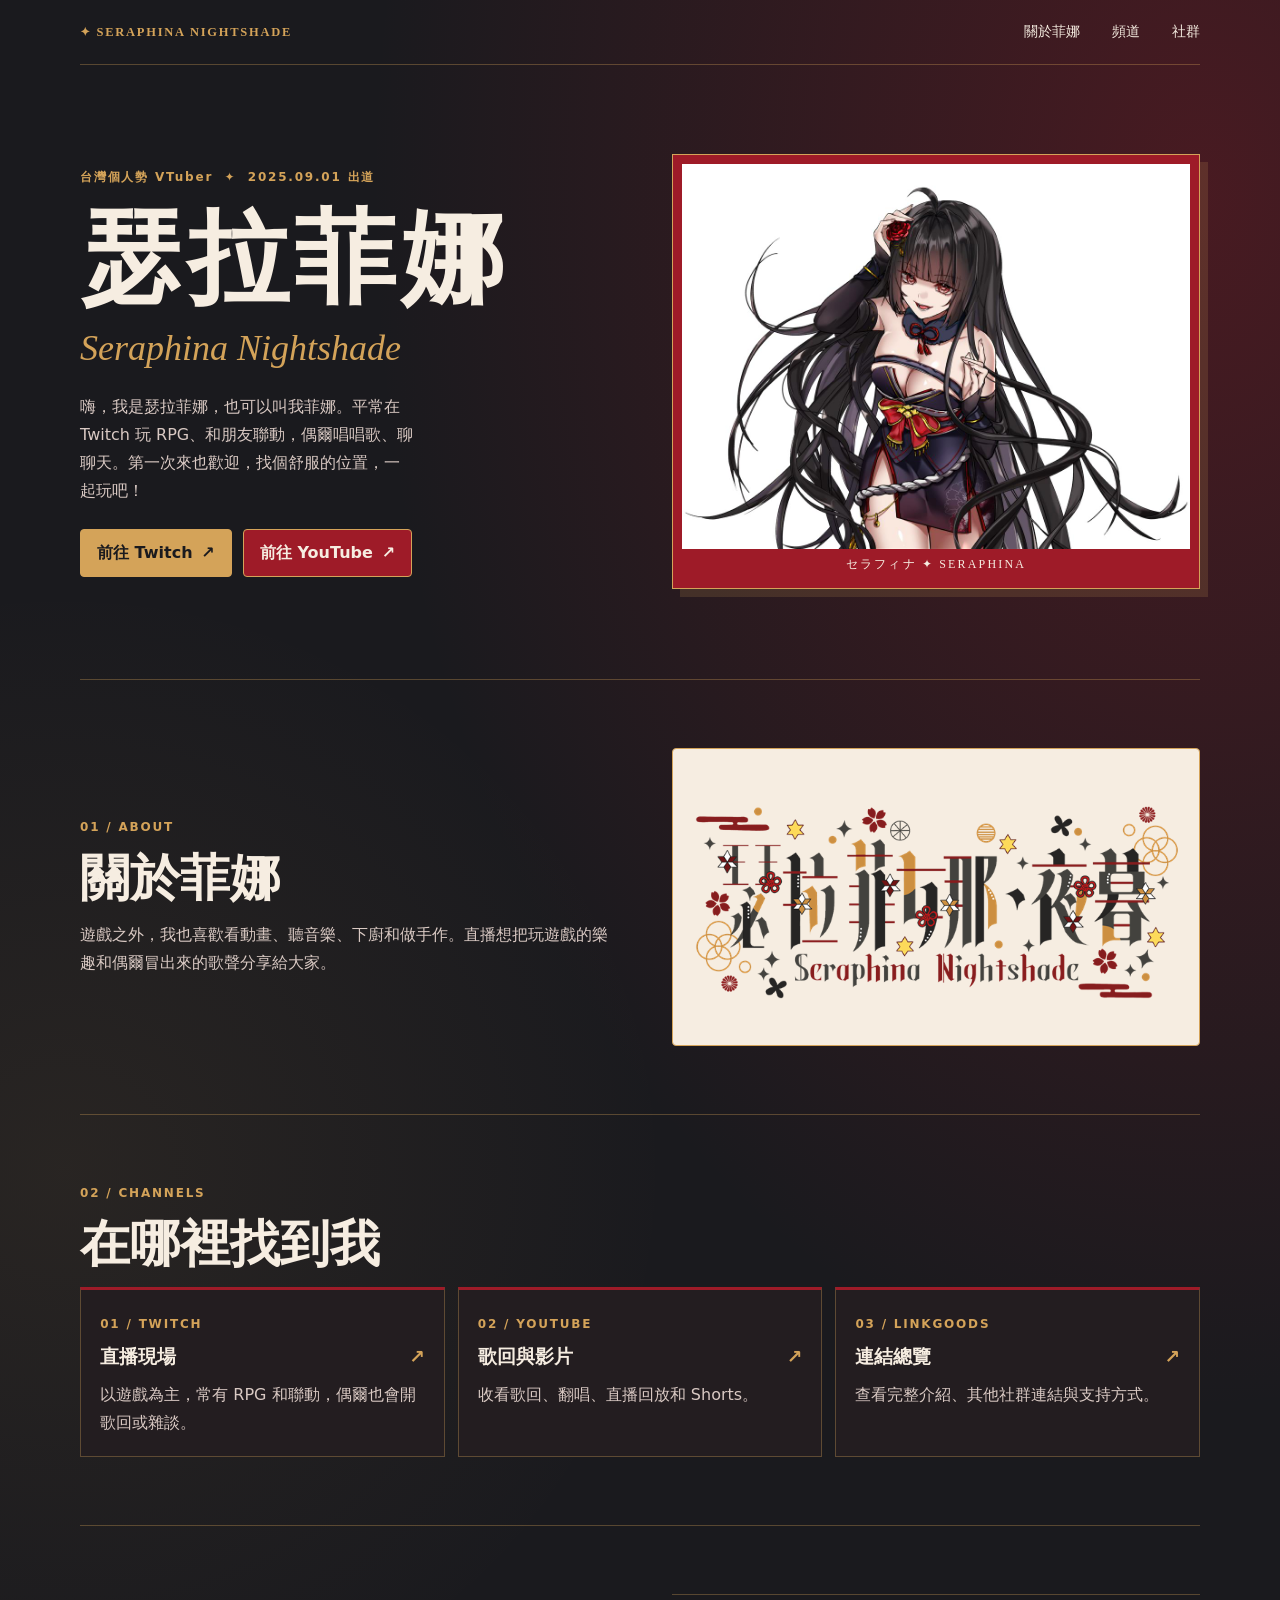
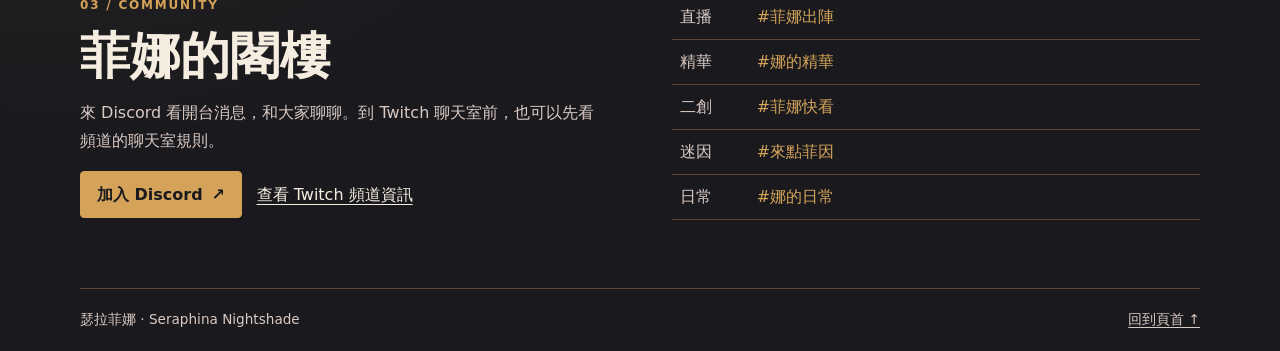
==== index.html @ e50eee81 "Build Seraphina Nightshade streamer profile" ====
<!doctype html>
<html lang="zh-Hant">
<head>
  <meta charset="utf-8">
  <meta name="viewport" content="width=device-width, initial-scale=1">
  <meta name="theme-color" content="#1A1A1E">
  <meta name="description" content="認識台灣個人勢 VTuber 瑟拉菲娜。一起玩 RPG、看聯動遊戲、聽歌聊天，也能加入菲娜的閣樓。">
  <title>瑟拉菲娜｜Seraphina Nightshade</title>
  <link rel="stylesheet" href="style.css">
</head>
<body>
  <header class="wrap top">
    <a class="wordmark" href="#top"><span aria-hidden="true">✦</span> SERAPHINA NIGHTSHADE</a>
    <nav aria-label="網站導覽">
      <a href="#about">關於菲娜</a>
      <a href="#channels">頻道</a>
      <a href="#community">社群</a>
    </nav>
  </header>
  <main id="top" class="wrap">
    <section class="hero" aria-labelledby="title">
      <div class="intro">
        <p class="eyebrow">台灣個人勢 VTuber <span>✦</span> 2025.09.01 出道</p>
        <h1 id="title">瑟拉菲娜</h1>
        <p class="roman">Seraphina Nightshade</p>
        <p class="lead">嗨，我是瑟拉菲娜，也可以叫我菲娜。平常在 Twitch 玩 RPG、和朋友聯動，偶爾唱唱歌、聊聊天。第一次來也歡迎，找個舒服的位置，一起玩吧！</p>
        <div class="actions">
          <a class="button gold" href="https://www.twitch.tv/seraphina1112">前往 Twitch <span aria-hidden="true">↗</span></a>
          <a class="button outline" href="https://www.youtube.com/channel/UCPVTxWRThcLezX5sxVVC0AA">前往 YouTube <span aria-hidden="true">↗</span></a>
        </div>
      </div>
      <figure class="portrait">
        <img src="seraphina.jpg" alt="黑髮紅眼、佩戴紅玫瑰的瑟拉菲娜角色立繪" width="1120" height="848" fetchpriority="high">
        <figcaption>セラフィナ <span aria-hidden="true">✦</span> SERAPHINA</figcaption>
      </figure>
    </section>

    <section id="about" class="about ruled">
      <div>
        <p class="eyebrow">01 / ABOUT</p>
        <h2>關於菲娜</h2>
        <p>遊戲之外，我也喜歡看動畫、聽音樂、下廚和做手作。直播想把玩遊戲的樂趣和偶爾冒出來的歌聲分享給大家。</p>
      </div>
      <img class="logo" src="logo.png" alt="瑟拉菲娜 Seraphina Nightshade 標誌" width="720" height="405" loading="lazy">
    </section>

    <section id="channels" class="ruled">
      <p class="eyebrow">02 / CHANNELS</p>
      <h2>在哪裡找到我</h2>
      <div class="channels">
        <a href="https://www.twitch.tv/seraphina1112"><span class="eyebrow">01 / TWITCH</span><h3>直播現場 <span aria-hidden="true">↗</span></h3><p>以遊戲為主，常有 RPG 和聯動，偶爾也會開歌回或雜談。</p></a>
        <a href="https://www.youtube.com/channel/UCPVTxWRThcLezX5sxVVC0AA"><span class="eyebrow">02 / YOUTUBE</span><h3>歌回與影片 <span aria-hidden="true">↗</span></h3><p>收看歌回、翻唱、直播回放和 Shorts。</p></a>
        <a href="https://linkgoods.com/snightshad69612"><span class="eyebrow">03 / LINKGOODS</span><h3>連結總覽 <span aria-hidden="true">↗</span></h3><p>查看完整介紹、其他社群連結與支持方式。</p></a>
      </div>
    </section>

    <section id="community" class="ruled community">
      <div>
        <p class="eyebrow">03 / COMMUNITY</p>
        <h2>菲娜的閣樓</h2>
        <p>來 Discord 看開台消息，和大家聊聊。到 Twitch 聊天室前，也可以先看頻道的聊天室規則。</p>
        <a class="button gold" href="https://discord.gg/aNNxuswW3x">加入 Discord <span aria-hidden="true">↗</span></a>
        <a class="rules" href="https://www.twitch.tv/seraphina1112/about">查看 Twitch 頻道資訊</a>
      </div>
      <dl class="tags">
        <div><dt>直播</dt><dd>#菲娜出陣</dd></div>
        <div><dt>精華</dt><dd>#娜的精華</dd></div>
        <div><dt>二創</dt><dd>#菲娜快看</dd></div>
        <div><dt>迷因</dt><dd>#來點菲因</dd></div>
        <div><dt>日常</dt><dd>#娜的日常</dd></div>
      </dl>
    </section>
  </main>
  <footer class="wrap footer"><span>瑟拉菲娜 · Seraphina Nightshade</span><a href="#top">回到頁首 ↑</a></footer>
</body>
</html>
---- style.css ----
:root {
  color-scheme: dark;
  --ink: #1A1A1E;
  --red: #9E1B28;
  --gold: #D4A359;
  --paper: #f6ede1;
  --muted: #d9c9c3;
  --line: #d4a35955;
}
* { box-sizing: border-box; }
html { scroll-behavior: smooth; }
body {
  margin: 0;
  color: var(--paper);
  font: 1rem/1.75 system-ui, "Microsoft JhengHei", sans-serif;
  background: radial-gradient(ellipse at 94% 10%, #9e1b2859, transparent 52rem),
    radial-gradient(ellipse at 5% 60%, #d4a35914, transparent 38rem), var(--ink);
}
a { color: inherit; text-underline-offset: .25em; }
a:focus-visible { outline: 3px solid var(--gold); outline-offset: 5px; }
img { display: block; width: 100%; height: auto; }
h1, h2, h3, p, figure { margin: 0; }
h1, h2 { font-family: Georgia, "Noto Serif TC", "PMingLiU", serif; line-height: 1.15; }
h2 { font-size: clamp(2rem, 4vw, 3.1rem); margin-bottom: .85rem; }
p { color: var(--muted); }
.wrap { width: min(1120px, calc(100% - 3rem)); margin-inline: auto; }
.top, .footer { display: flex; justify-content: space-between; align-items: center; gap: 1rem; padding-block: 1.2rem; }
.top { border-bottom: 1px solid var(--line); }
.wordmark, nav a { text-decoration: none; }
.wordmark { color: var(--gold); font: bold .78rem Georgia, serif; letter-spacing: .14em; }
nav { display: flex; gap: clamp(.65rem, 3vw, 2rem); font-size: .9rem; }
nav a:hover, .footer a:hover { color: var(--gold); }
.hero, .about, .community { display: grid; grid-template-columns: 1fr 1fr; align-items: center; gap: clamp(1.5rem, 5vw, 4.75rem); }
.hero { padding-block: clamp(2.25rem, 7vw, 6.5rem); }
.eyebrow { color: var(--gold); font-size: .75rem; font-weight: 700; letter-spacing: .15em; margin-bottom: .75rem; }
.eyebrow span { padding-inline: .45em; }
h1 { font-size: clamp(3.3rem, 8vw, 6.6rem); letter-spacing: .05em; }
.roman { font: italic clamp(1.25rem, 3vw, 2.25rem)/1.4 Georgia, serif; color: var(--gold); margin-top: .35rem; }
.lead { max-width: 33ch; margin-block: 1.25rem 1.5rem; }
.actions { display: flex; flex-wrap: wrap; gap: .7rem; }
.button { display: inline-flex; align-items: center; gap: .55rem; padding: .55rem 1rem; text-decoration: none; border: 1px solid var(--gold); border-radius: .25rem; font-weight: 700; }
.gold { background: var(--gold); color: var(--ink); }
.outline { background: var(--red); }
.button:hover { filter: brightness(1.12); }
.portrait { padding: .55rem; border: 1px solid var(--gold); background: var(--red); box-shadow: .5rem .5rem 0 #d4a35929; }
.portrait img { aspect-ratio: 1120 / 848; object-fit: cover; }
figcaption { text-align: center; padding: .4rem; font: .75rem/1.5 Georgia, serif; letter-spacing: .18em; }
.ruled { border-top: 1px solid var(--line); padding-block: clamp(2rem, 6vw, 4.25rem); }
.logo { background: var(--paper); border: 1px solid var(--gold); border-radius: .25rem; }
.channels { display: grid; grid-template-columns: repeat(3, 1fr); gap: .8rem; }
.channels a { text-decoration: none; padding: 1.2rem; border: 1px solid var(--line); border-top: 3px solid var(--red); background: #231d20; }
.channels a:hover { border-color: var(--gold); }
.channels h3 { display: flex; justify-content: space-between; margin-block: .25rem .45rem; }
.channels h3 span { color: var(--gold); }
.community .button { margin-top: 1rem; }
.rules { display: inline-block; margin: 1rem .6rem 0; }
.tags { margin: 0; border-top: 1px solid var(--line); }
.tags div { display: grid; grid-template-columns: 4rem 1fr; gap: .8rem; padding: .5rem; border-bottom: 1px solid var(--line); }
.tags dt { color: var(--muted); }
.tags dd { color: var(--gold); margin: 0; }
.footer { border-top: 1px solid var(--line); color: var(--muted); font-size: .85rem; }
@media (max-width: 740px) {
  .wrap { width: calc(100% - 2rem); }
  .top { align-items: flex-start; flex-direction: column; }
  .hero, .about, .community, .channels { grid-template-columns: 1fr; }
  .portrait, .logo { max-width: 520px; }
}
@media (prefers-reduced-motion: reduce) { html { scroll-behavior: auto; } }
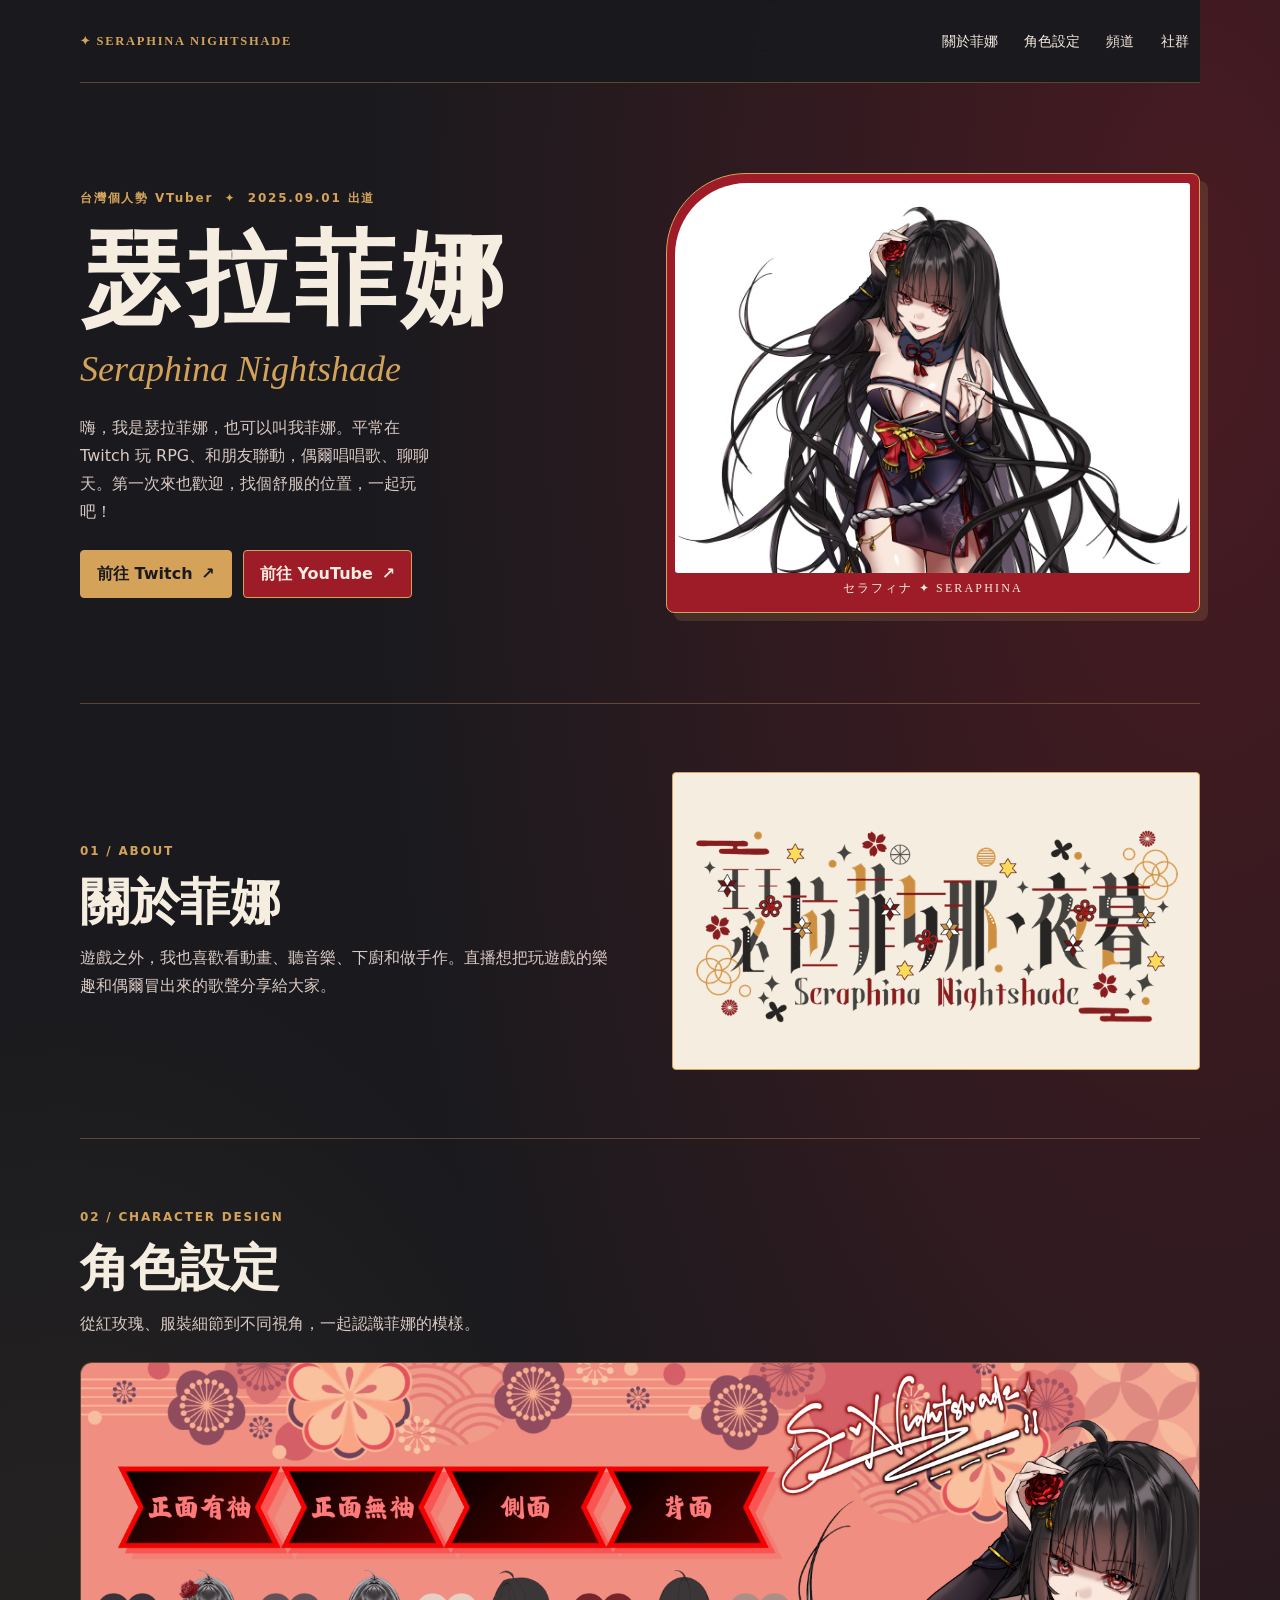
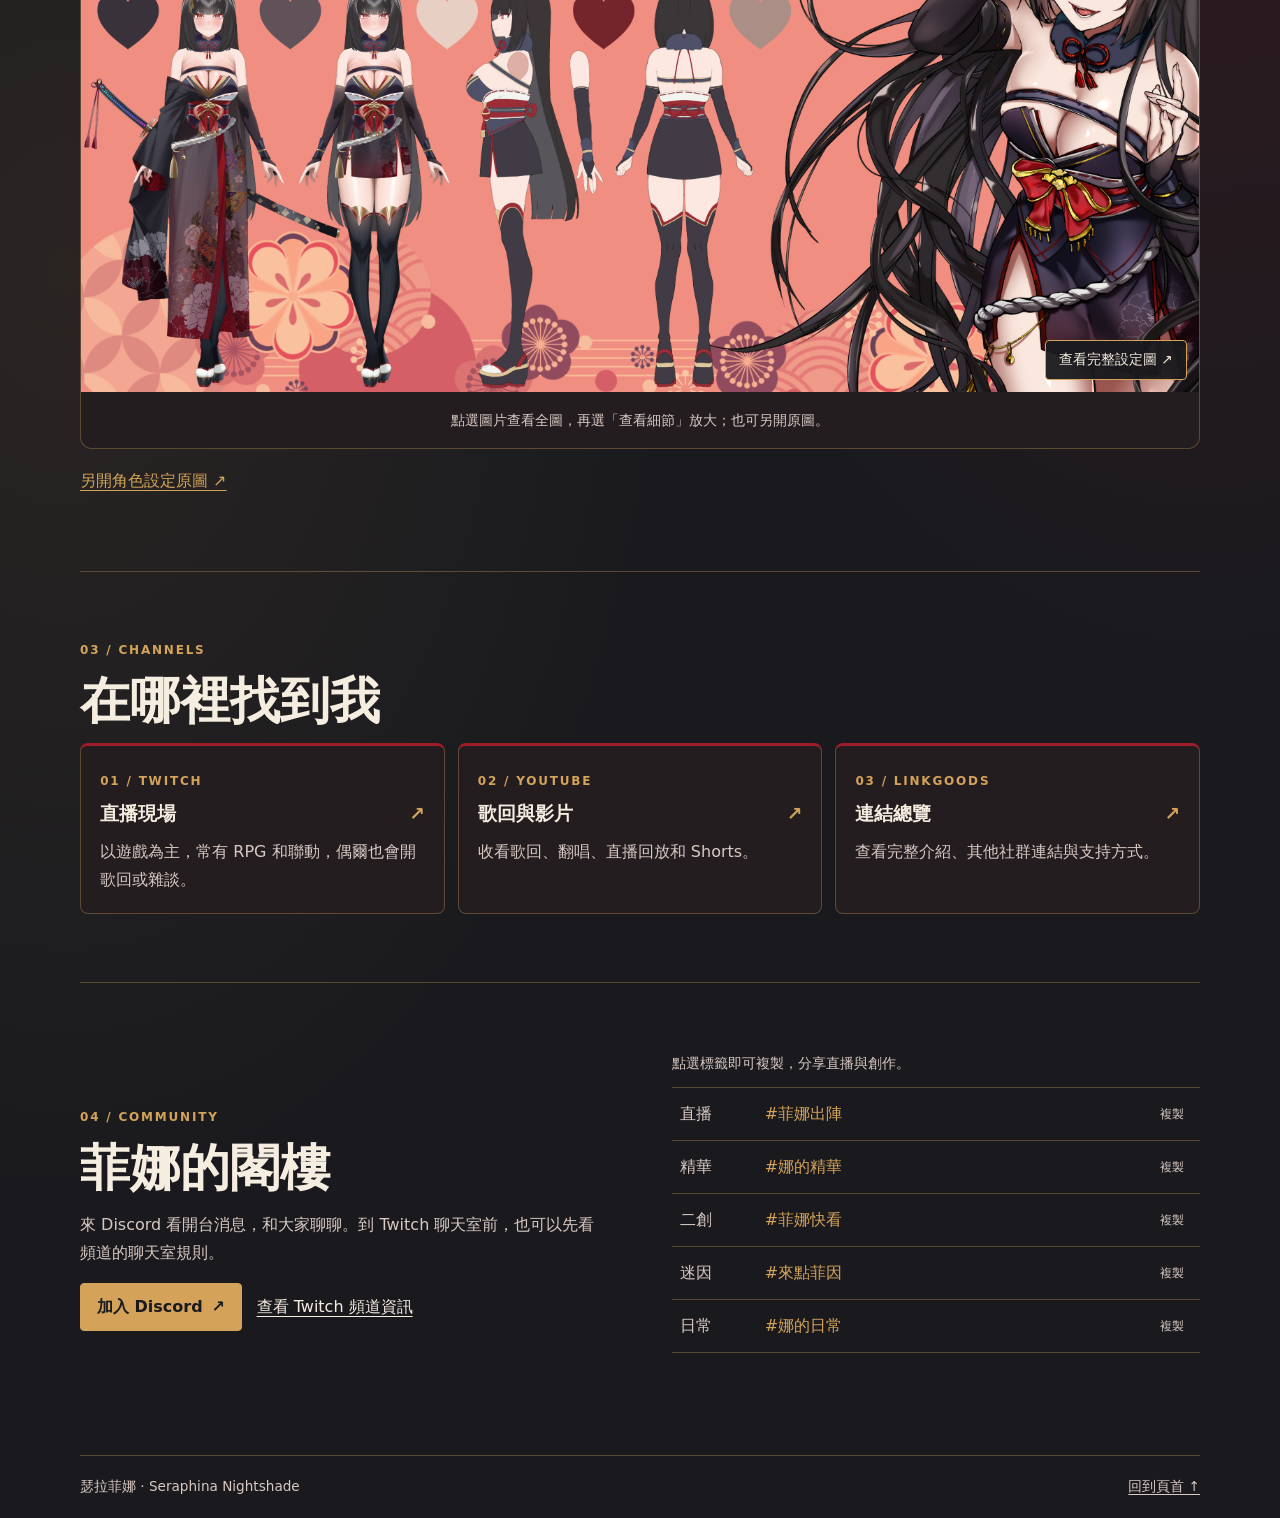
==== commit 8e45d0be: "Add character gallery and refine Seraphina website Add the supplied character design sheet, accessib" ====
--- a/index.html
+++ b/index.html
@@ -6,18 +6,31 @@
   <meta name="theme-color" content="#1A1A1E">
   <meta name="description" content="認識台灣個人勢 VTuber 瑟拉菲娜。一起玩 RPG、看聯動遊戲、聽歌聊天，也能加入菲娜的閣樓。">
   <title>瑟拉菲娜｜Seraphina Nightshade</title>
-  <link rel="stylesheet" href="style.css">
+  <link rel="canonical" href="https://seraphinanightshade1112.github.io/Seraphina/">
+  <meta property="og:type" content="website">
+  <meta property="og:locale" content="zh_TW">
+  <meta property="og:title" content="瑟拉菲娜｜Seraphina Nightshade">
+  <meta property="og:description" content="台灣個人勢 VTuber 瑟拉菲娜的直播、影片、角色設定與社群入口。">
+  <meta property="og:url" content="https://seraphinanightshade1112.github.io/Seraphina/">
+  <meta property="og:image" content="https://seraphinanightshade1112.github.io/Seraphina/seraphina.jpg">
+  <meta property="og:image:alt" content="瑟拉菲娜角色立繪">
+  <meta name="twitter:card" content="summary_large_image">
+  <link rel="icon" href="favicon.svg" type="image/svg+xml">
+  <link rel="stylesheet" href="style.css?v=20261116">
+  <script src="site.js?v=20261116" defer></script>
 </head>
 <body>
+  <a class="skip-link" href="#main-content">跳至主要內容</a>
   <header class="wrap top">
     <a class="wordmark" href="#top"><span aria-hidden="true">✦</span> SERAPHINA NIGHTSHADE</a>
     <nav aria-label="網站導覽">
       <a href="#about">關於菲娜</a>
+      <a href="#character">角色設定</a>
       <a href="#channels">頻道</a>
       <a href="#community">社群</a>
     </nav>
   </header>
-  <main id="top" class="wrap">
+  <main id="main-content" class="wrap" tabindex="-1"><span id="top" aria-hidden="true"></span>
     <section class="hero" aria-labelledby="title">
       <div class="intro">
         <p class="eyebrow">台灣個人勢 VTuber <span>✦</span> 2025.09.01 出道</p>
@@ -30,7 +43,7 @@
         </div>
       </div>
       <figure class="portrait">
-        <img src="seraphina.jpg" alt="黑髮紅眼、佩戴紅玫瑰的瑟拉菲娜角色立繪" width="1120" height="848" fetchpriority="high">
+        <img src="seraphina.jpg" alt="黑髮紅眼、佩戴紅玫瑰的瑟拉菲娜角色立繪" width="1120" height="848" fetchpriority="high" decoding="async">
         <figcaption>セラフィナ <span aria-hidden="true">✦</span> SERAPHINA</figcaption>
       </figure>
     </section>
@@ -41,11 +54,27 @@
         <h2>關於菲娜</h2>
         <p>遊戲之外，我也喜歡看動畫、聽音樂、下廚和做手作。直播想把玩遊戲的樂趣和偶爾冒出來的歌聲分享給大家。</p>
       </div>
-      <img class="logo" src="logo.png" alt="瑟拉菲娜 Seraphina Nightshade 標誌" width="720" height="405" loading="lazy">
+      <img class="logo" src="logo.png" alt="瑟拉菲娜 Seraphina Nightshade 標誌" width="720" height="405" loading="lazy" decoding="async">
+    </section>
+
+    <section id="character" class="ruled character" aria-labelledby="character-title">
+      <div class="section-heading">
+        <p class="eyebrow">02 / CHARACTER DESIGN</p>
+        <h2 id="character-title">角色設定</h2>
+        <p>從紅玫瑰、服裝細節到不同視角，一起認識菲娜的模樣。</p>
+      </div>
+      <figure class="character-card">
+        <a class="sheet-link" href="character-sheet.png" target="_blank" rel="noopener" aria-label="查看瑟拉菲娜完整角色設定圖（可放大）" aria-describedby="sheet-help">
+          <img src="character-sheet.png" alt="瑟拉菲娜完整角色設定圖，包含正面有袖、正面無袖、側面、背面，以及黑髮紅眼、佩戴紅玫瑰的角色插畫" width="3200" height="1800" loading="lazy" decoding="async">
+          <span class="image-open-hint" aria-hidden="true">查看完整設定圖 ↗</span>
+        </a>
+        <figcaption id="sheet-help">點選圖片查看全圖，再選「查看細節」放大；也可另開原圖。</figcaption>
+      </figure>
+      <a class="original-link" href="character-sheet.png" target="_blank" rel="noopener">另開角色設定原圖 ↗</a>
     </section>
 
     <section id="channels" class="ruled">
-      <p class="eyebrow">02 / CHANNELS</p>
+      <p class="eyebrow">03 / CHANNELS</p>
       <h2>在哪裡找到我</h2>
       <div class="channels">
         <a href="https://www.twitch.tv/seraphina1112"><span class="eyebrow">01 / TWITCH</span><h3>直播現場 <span aria-hidden="true">↗</span></h3><p>以遊戲為主，常有 RPG 和聯動，偶爾也會開歌回或雜談。</p></a>
@@ -56,21 +85,32 @@
 
     <section id="community" class="ruled community">
       <div>
-        <p class="eyebrow">03 / COMMUNITY</p>
+        <p class="eyebrow">04 / COMMUNITY</p>
         <h2>菲娜的閣樓</h2>
         <p>來 Discord 看開台消息，和大家聊聊。到 Twitch 聊天室前，也可以先看頻道的聊天室規則。</p>
         <a class="button gold" href="https://discord.gg/aNNxuswW3x">加入 Discord <span aria-hidden="true">↗</span></a>
         <a class="rules" href="https://www.twitch.tv/seraphina1112/about">查看 Twitch 頻道資訊</a>
       </div>
-      <dl class="tags">
-        <div><dt>直播</dt><dd>#菲娜出陣</dd></div>
-        <div><dt>精華</dt><dd>#娜的精華</dd></div>
-        <div><dt>二創</dt><dd>#菲娜快看</dd></div>
-        <div><dt>迷因</dt><dd>#來點菲因</dd></div>
-        <div><dt>日常</dt><dd>#娜的日常</dd></div>
-      </dl>
+      <div class="tag-panel"><p class="tag-help">點選標籤即可複製，分享直播與創作。</p><dl class="tags">
+        <div><dt>直播</dt><dd><button class="tag-copy" type="button" data-copy="#菲娜出陣" aria-label="複製標籤 #菲娜出陣">#菲娜出陣<span aria-hidden="true">複製</span></button></dd></div>
+        <div><dt>精華</dt><dd><button class="tag-copy" type="button" data-copy="#娜的精華" aria-label="複製標籤 #娜的精華">#娜的精華<span aria-hidden="true">複製</span></button></dd></div>
+        <div><dt>二創</dt><dd><button class="tag-copy" type="button" data-copy="#菲娜快看" aria-label="複製標籤 #菲娜快看">#菲娜快看<span aria-hidden="true">複製</span></button></dd></div>
+        <div><dt>迷因</dt><dd><button class="tag-copy" type="button" data-copy="#來點菲因" aria-label="複製標籤 #來點菲因">#來點菲因<span aria-hidden="true">複製</span></button></dd></div>
+        <div><dt>日常</dt><dd><button class="tag-copy" type="button" data-copy="#娜的日常" aria-label="複製標籤 #娜的日常">#娜的日常<span aria-hidden="true">複製</span></button></dd></div>
+      </dl><p class="copy-status" role="status" aria-live="polite"></p></div>
     </section>
   </main>
+  <dialog id="image-viewer" aria-labelledby="viewer-title" aria-describedby="viewer-help">
+    <div class="viewer-bar"><h2 id="viewer-title">瑟拉菲娜・角色設定</h2><div class="viewer-actions">
+      <button type="button" id="zoom-image" aria-pressed="false" aria-controls="viewer-scroll">查看細節</button>
+      <a href="character-sheet.png" target="_blank" rel="noopener">另開原圖 ↗</a>
+      <button type="button" id="close-viewer" autofocus>關閉 ✕</button>
+    </div></div>
+    <p id="viewer-help">目前顯示全圖。放大後可捲動查看細節；按 Esc 或「關閉」返回。</p>
+    <div id="viewer-scroll" class="viewer-scroll" tabindex="0" role="region" aria-label="角色設定圖片，可捲動查看">
+      <img id="viewer-image" src="character-sheet.png" alt="瑟拉菲娜完整角色設定圖：正面有袖、正面無袖、側面、背面與角色插畫" width="3200" height="1800" decoding="async" loading="lazy">
+    </div>
+  </dialog>
   <footer class="wrap footer"><span>瑟拉菲娜 · Seraphina Nightshade</span><a href="#top">回到頁首 ↑</a></footer>
 </body>
-</html>
+</html>
--- a/style.css
+++ b/style.css
@@ -65,4 +65,69 @@
   .hero, .about, .community, .channels { grid-template-columns: 1fr; }
   .portrait, .logo { max-width: 520px; }
 }
-@media (prefers-reduced-motion: reduce) { html { scroll-behavior: auto; } }
+@media (prefers-reduced-motion: reduce) { html { scroll-behavior: auto; } }
+
+/* Character gallery and interaction refinements */
+button { font: inherit; }
+button, a { -webkit-tap-highlight-color: transparent; }
+button:focus-visible, [tabindex="0"]:focus-visible { outline: 3px solid var(--gold); outline-offset: 5px; }
+main:focus { outline: none; }
+section[id], #top { scroll-margin-top: 110px; }
+.skip-link { position: fixed; top: -100px; left: 16px; z-index: 20; padding: 12px 20px; background: var(--gold); color: var(--ink); }
+.skip-link:focus { top: 12px; }
+.top { position: sticky; top: 0; z-index: 5; background: #1a1a1ef5; backdrop-filter: blur(16px); }
+nav { flex-wrap: wrap; gap: .25rem; }
+nav a { display: inline-flex; min-height: 44px; align-items: center; padding: .45rem .7rem; border-radius: 4px; }
+nav a:hover { background: #d4a35912; }
+.hero { gap: clamp(1.5rem, 4vw, 4rem); }
+.lead { max-width: 36ch; }
+.button { min-height: 48px; justify-content: center; transition: filter .2s, transform .2s; }
+.button:hover { transform: translateY(-2px); }
+.portrait { border-radius: 80px 8px 8px; overflow: hidden; }
+.portrait img { border-radius: 72px 3px 3px; object-fit: contain; }
+.channels a { min-width: 0; border-radius: 8px; transition: border-color .2s, background .2s; }
+.channels a:hover { background: #302327; }
+.section-heading { max-width: 680px; margin-bottom: 1.5rem; }
+.character-card { overflow: hidden; border: 1px solid var(--line); border-radius: 12px; background: #231d20; }
+.sheet-link { display: block; position: relative; }
+.sheet-link:focus-visible { outline-offset: -4px; }
+.sheet-link img { width: 100%; height: auto; aspect-ratio: 16 / 9; object-fit: contain; }
+.image-open-hint { position: absolute; right: 12px; bottom: 12px; padding: 7px 13px; color: var(--paper); background: #1a1a1ef2; border: 1px solid var(--gold); border-radius: 4px; font-size: .85rem; }
+.character-card figcaption { padding: 1rem; font: .86rem/1.75 system-ui, "Microsoft JhengHei", sans-serif; letter-spacing: 0; color: var(--muted); }
+.original-link { display: inline-flex; align-items: center; min-height: 44px; margin-top: .6rem; color: var(--gold); }
+.tag-panel { min-width: 0; }
+.tag-help { margin-bottom: .75rem; font-size: .88rem; }
+.tags div { align-items: center; padding-block: .25rem; }
+.tags dd { min-width: 0; }
+.tag-copy { display: flex; width: 100%; align-items: center; justify-content: space-between; gap: .5rem; min-height: 44px; border: 0; border-radius: 4px; padding: .35rem .5rem; color: var(--gold); background: transparent; text-align: left; cursor: pointer; }
+.tag-copy:hover { background: #d4a35915; }
+.tag-copy span { font-size: .75rem; color: var(--muted); }
+.copy-status { min-height: 1.75em; margin-top: .6rem; font-size: .85rem; color: var(--gold); }
+.copy-manual { width: 100%; min-height: 44px; background: var(--ink); color: var(--paper); border: 1px solid var(--gold); padding: .5rem; font: inherit; }
+dialog { width: min(1440px, calc(100% - 32px)); max-width: none; max-height: calc(100dvh - 32px); padding: 20px; border: 1px solid var(--gold); border-radius: 12px; color: var(--paper); background: var(--ink); box-shadow: 0 20px 100px #0009; }
+dialog::backdrop { background: #070609e8; backdrop-filter: blur(5px); }
+.viewer-bar { display: flex; flex-wrap: wrap; justify-content: space-between; align-items: center; gap: 12px; }
+.viewer-bar h2 { margin: 0; font: bold 1.05rem/1.5 system-ui, sans-serif; }
+.viewer-actions { display: flex; flex-wrap: wrap; gap: 8px; }
+.viewer-actions button, .viewer-actions a { display: inline-flex; align-items: center; justify-content: center; min-height: 44px; padding: 8px 12px; border: 1px solid var(--line); border-radius: 5px; color: var(--paper); background: #302327; text-decoration: none; cursor: pointer; }
+.viewer-actions button:hover, .viewer-actions a:hover { border-color: var(--gold); }
+#viewer-help { margin-block: 10px; font-size: .85rem; }
+.viewer-scroll { max-height: 70dvh; overflow: auto; overscroll-behavior: contain; background: #0e0d10; border-radius: 6px; }
+.viewer-scroll img { width: 100%; height: auto; max-height: 70dvh; object-fit: contain; }
+.viewer-scroll.is-zoomed img { width: min(3200px, 250vw); min-width: 100%; max-width: none; max-height: none; }
+@media (max-width: 740px) {
+  .top { gap: .6rem; padding-block: .8rem; }
+  nav { width: 100%; justify-content: space-between; font-size: .84rem; }
+  nav a { padding-inline: .5rem; }
+  .hero { padding-block: 2.5rem; }
+  .portrait { margin-inline: auto; }
+  .community { gap: 2rem; }
+  .image-open-hint { right: 8px; bottom: 8px; padding: 5px 8px; font-size: .75rem; }
+  .footer { flex-wrap: wrap; }
+  dialog { width: calc(100% - 16px); padding: 12px; }
+  .viewer-actions { width: 100%; }
+  .viewer-actions > * { flex: 1 1 auto; font-size: .82rem; }
+  .viewer-scroll { max-height: 60dvh; }
+  .viewer-scroll img { max-height: 60dvh; }
+}
+@media (prefers-reduced-motion: reduce) { .button, .channels a { transition: none; } .button:hover { transform: none; } }
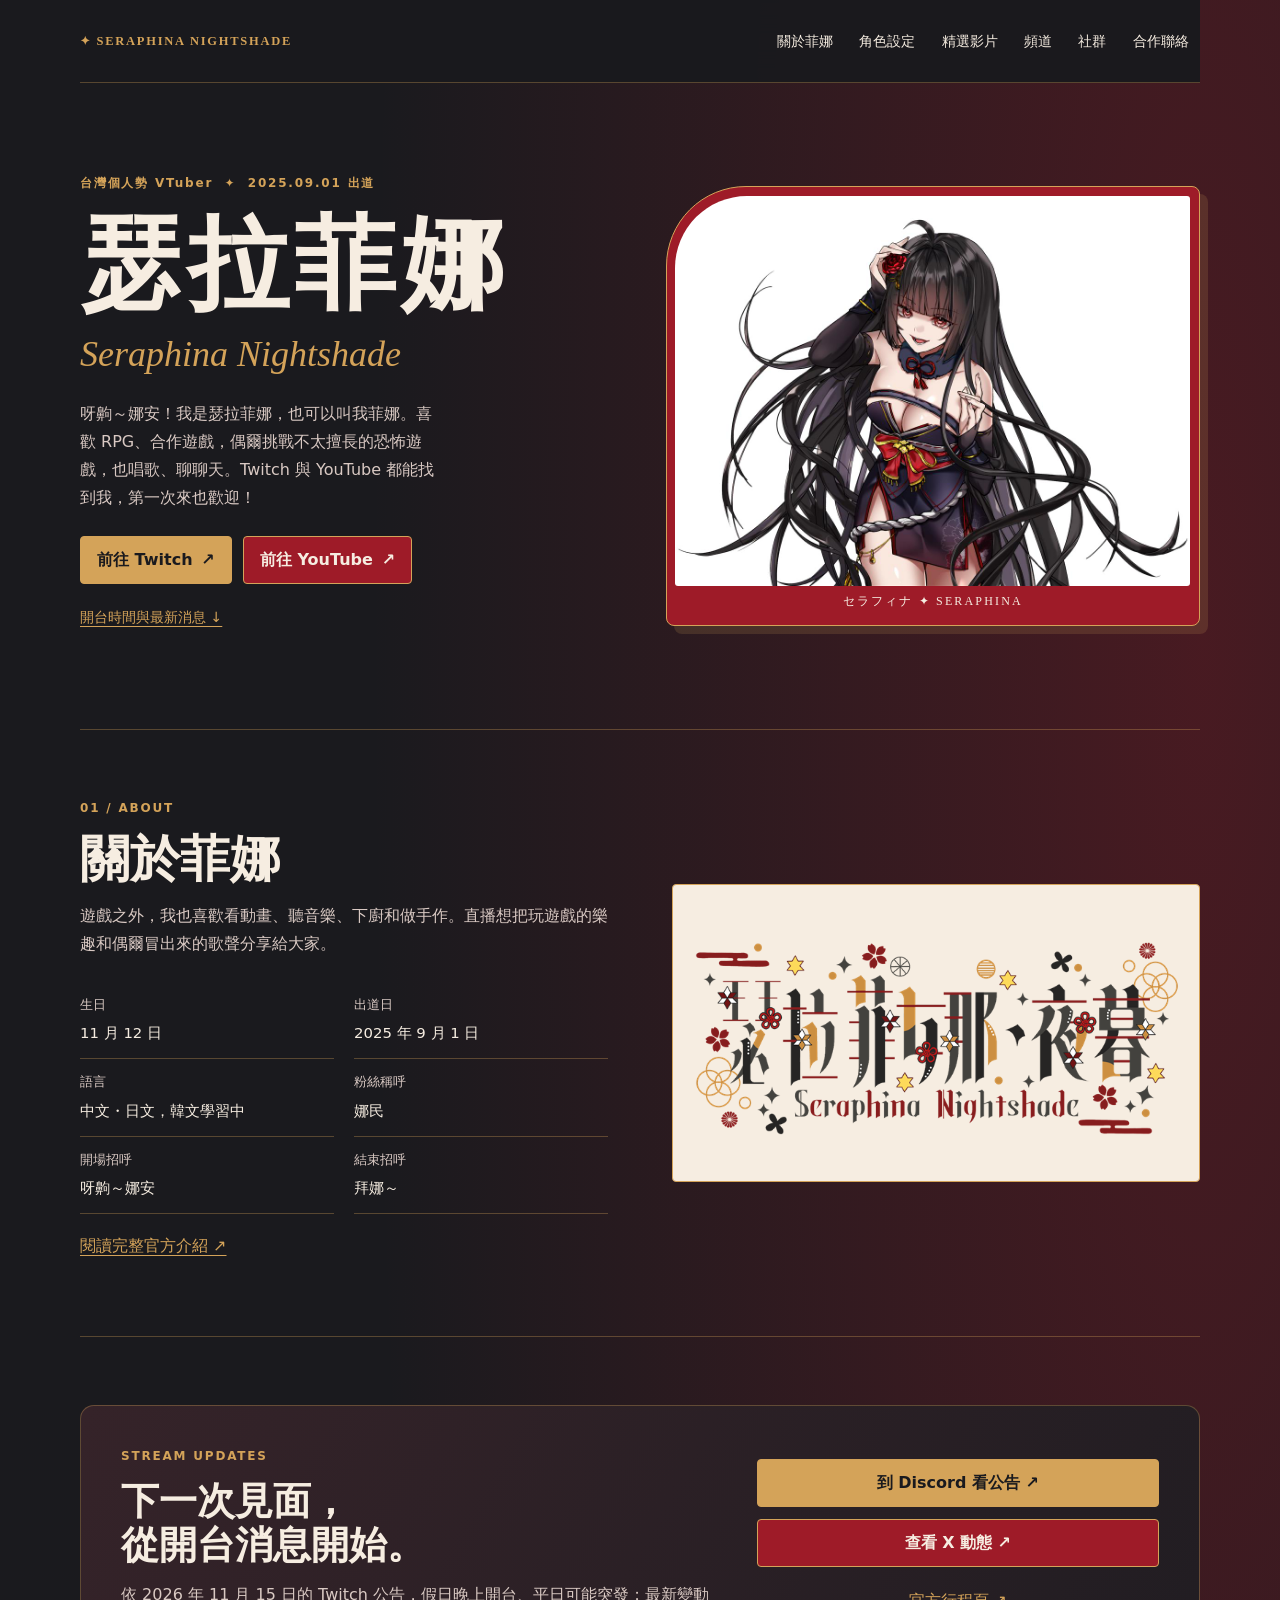
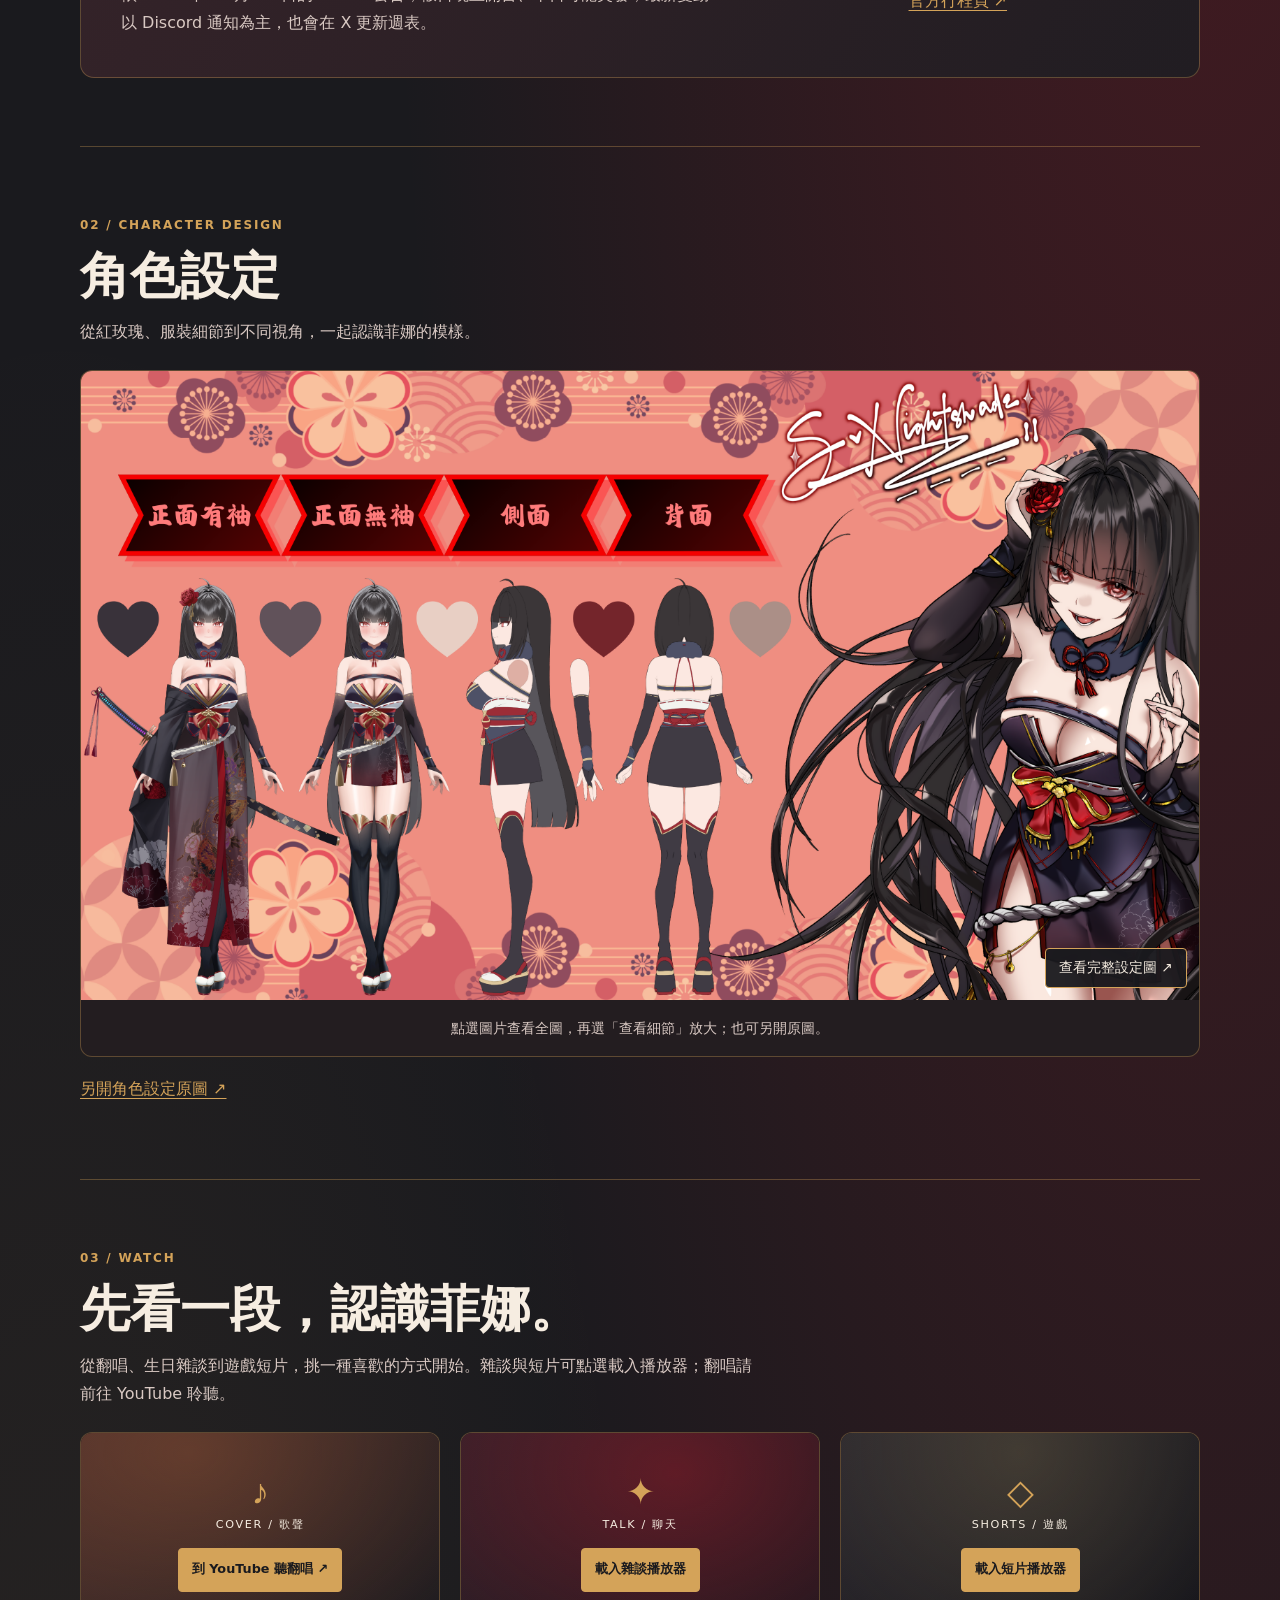
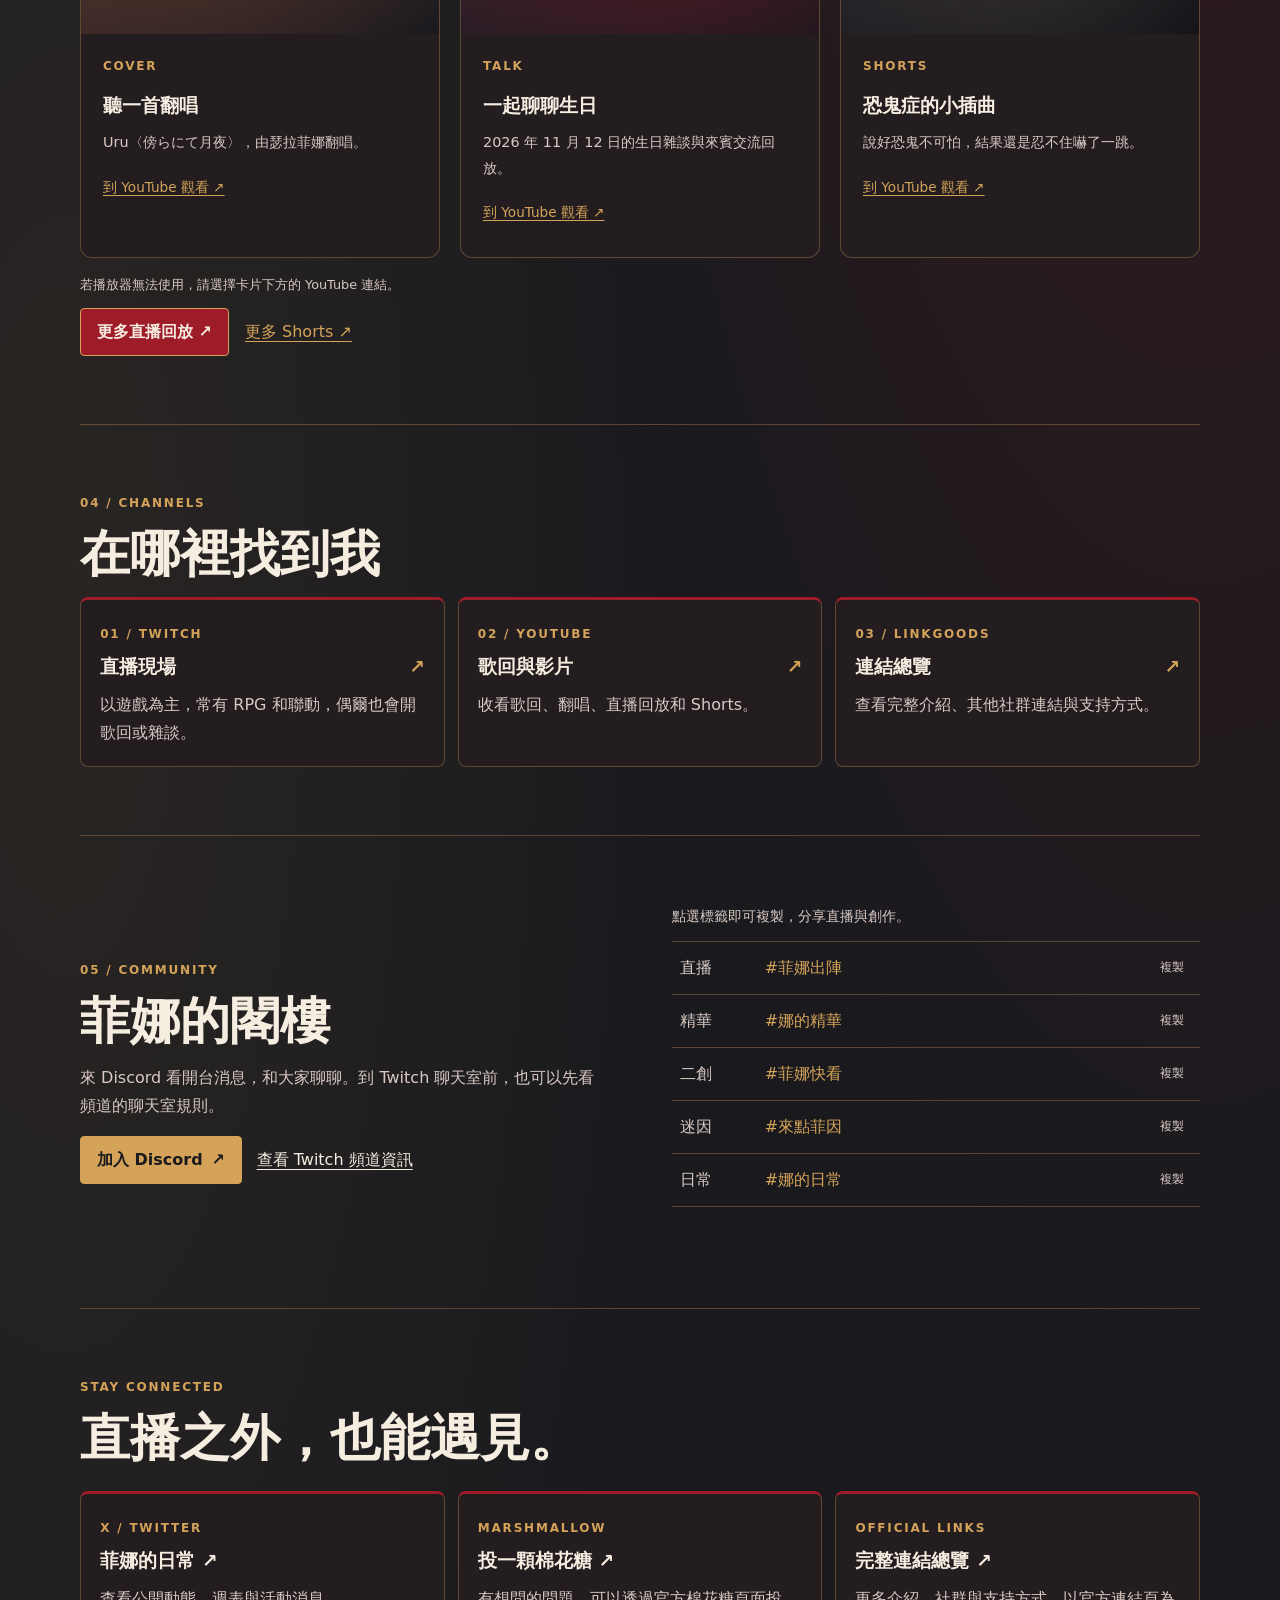
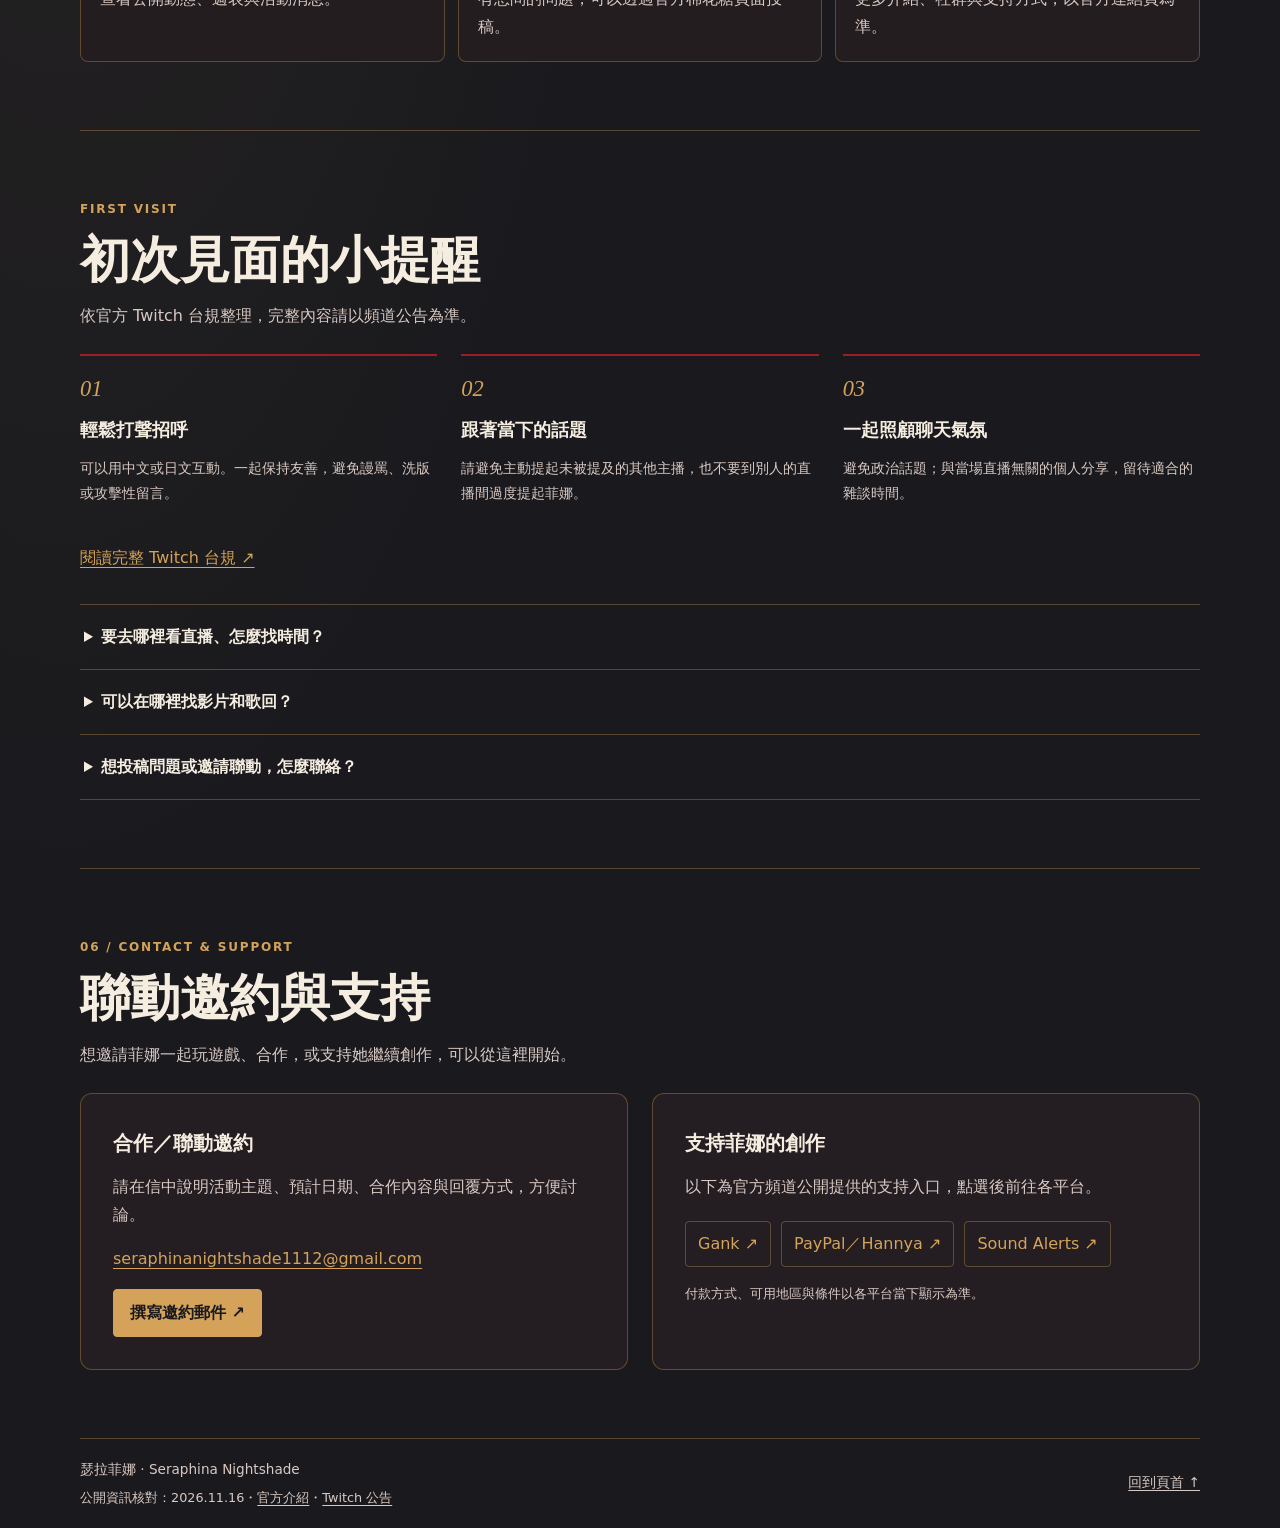
==== commit 552b6ce1: "Complete public profile, featured videos and community links" ====
--- a/index.html
+++ b/index.html
@@ -16,8 +16,9 @@
   <meta property="og:image:alt" content="瑟拉菲娜角色立繪">
   <meta name="twitter:card" content="summary_large_image">
   <link rel="icon" href="favicon.svg" type="image/svg+xml">
-  <link rel="stylesheet" href="style.css?v=20261116">
-  <script src="site.js?v=20261116" defer></script>
+  <link rel="stylesheet" href="style.css?v=20261116-2">
+  <script src="site.js?v=20261116-2" defer></script>
+<script type="application/ld+json">{"@context": "https://schema.org", "@type": "ProfilePage", "url": "https://seraphinanightshade1112.github.io/Seraphina/", "mainEntity": {"@type": "Person", "name": "瑟拉菲娜", "alternateName": ["Seraphina Nightshade", "セラフィナ"], "description": "台灣個人勢 VTuber，分享遊戲、聯動、歌回與雜談。", "image": "https://seraphinanightshade1112.github.io/Seraphina/seraphina.jpg", "sameAs": ["https://www.twitch.tv/seraphina1112", "https://www.youtube.com/channel/UCPVTxWRThcLezX5sxVVC0AA", "https://x.com/SNightshad69612", "https://linkgoods.com/snightshad69612"]}}</script>
 </head>
 <body>
   <a class="skip-link" href="#main-content">跳至主要內容</a>
@@ -26,8 +27,10 @@
     <nav aria-label="網站導覽">
       <a href="#about">關於菲娜</a>
       <a href="#character">角色設定</a>
+      <a href="#watch">精選影片</a>
       <a href="#channels">頻道</a>
       <a href="#community">社群</a>
+      <a href="#contact">合作聯絡</a>
     </nav>
   </header>
   <main id="main-content" class="wrap" tabindex="-1"><span id="top" aria-hidden="true"></span>
@@ -36,11 +39,12 @@
         <p class="eyebrow">台灣個人勢 VTuber <span>✦</span> 2025.09.01 出道</p>
         <h1 id="title">瑟拉菲娜</h1>
         <p class="roman">Seraphina Nightshade</p>
-        <p class="lead">嗨，我是瑟拉菲娜，也可以叫我菲娜。平常在 Twitch 玩 RPG、和朋友聯動，偶爾唱唱歌、聊聊天。第一次來也歡迎，找個舒服的位置，一起玩吧！</p>
+        <p class="lead">呀齁～娜安！我是瑟拉菲娜，也可以叫我菲娜。喜歡 RPG、合作遊戲，偶爾挑戰不太擅長的恐怖遊戲，也唱歌、聊聊天。Twitch 與 YouTube 都能找到我，第一次來也歡迎！</p>
         <div class="actions">
           <a class="button gold" href="https://www.twitch.tv/seraphina1112">前往 Twitch <span aria-hidden="true">↗</span></a>
           <a class="button outline" href="https://www.youtube.com/channel/UCPVTxWRThcLezX5sxVVC0AA">前往 YouTube <span aria-hidden="true">↗</span></a>
         </div>
+        <a class="hero-note" href="#updates">開台時間與最新消息 ↓</a>
       </div>
       <figure class="portrait">
         <img src="seraphina.jpg" alt="黑髮紅眼、佩戴紅玫瑰的瑟拉菲娜角色立繪" width="1120" height="848" fetchpriority="high" decoding="async">
@@ -48,13 +52,20 @@
       </figure>
     </section>
 
-    <section id="about" class="about ruled">
+    <section id="about" class="about ruled" aria-labelledby="about-title">
       <div>
         <p class="eyebrow">01 / ABOUT</p>
-        <h2>關於菲娜</h2>
+        <h2 id="about-title">關於菲娜</h2>
         <p>遊戲之外，我也喜歡看動畫、聽音樂、下廚和做手作。直播想把玩遊戲的樂趣和偶爾冒出來的歌聲分享給大家。</p>
+        <dl class="profile-facts"><div><dt>生日</dt><dd>11 月 12 日</dd></div><div><dt>出道日</dt><dd>2025 年 9 月 1 日</dd></div><div><dt>語言</dt><dd>中文・日文，韓文學習中</dd></div><div><dt>粉絲稱呼</dt><dd>娜民</dd></div><div><dt>開場招呼</dt><dd>呀齁～娜安</dd></div><div><dt>結束招呼</dt><dd>拜娜～</dd></div></dl>
+        <a class="original-link" href="https://reminiscent-comet-922.notion.site/2dafe0643f6b80159067d91ef9b14975" target="_blank" rel="noopener noreferrer">閱讀完整官方介紹 ↗</a>
       </div>
       <img class="logo" src="logo.png" alt="瑟拉菲娜 Seraphina Nightshade 標誌" width="720" height="405" loading="lazy" decoding="async">
+    </section>
+
+
+    <section id="updates" class="ruled" aria-labelledby="updates-title">
+      <div class="update-panel"><div><p class="eyebrow">STREAM UPDATES</p><h2 id="updates-title">下一次見面，<br>從開台消息開始。</h2><p>依 2026 年 11 月 15 日的 Twitch 公告，假日晚上開台、平日可能突發；最新變動以 Discord 通知為主，也會在 X 更新週表。</p></div><div class="update-links"><a class="button gold" href="https://discord.gg/aNNxuswW3x">到 Discord 看公告 ↗</a><a class="button outline" href="https://x.com/SNightshad69612" target="_blank" rel="noopener noreferrer">查看 X 動態 ↗</a><a class="original-link" href="https://reminiscent-comet-922.notion.site/2dbfe0643f6b80758a77d56daa5f4ce1" target="_blank" rel="noopener noreferrer">官方行程頁 ↗</a></div></div>
     </section>
 
     <section id="character" class="ruled character" aria-labelledby="character-title">
@@ -73,8 +84,20 @@
       <a class="original-link" href="character-sheet.png" target="_blank" rel="noopener">另開角色設定原圖 ↗</a>
     </section>
 
+
+    <section id="watch" class="ruled" aria-labelledby="watch-title">
+      <div class="section-heading"><p class="eyebrow">03 / WATCH</p><h2 id="watch-title">先看一段，認識菲娜。</h2><p>從翻唱、生日雜談到遊戲短片，挑一種喜歡的方式開始。雜談與短片可點選載入播放器；翻唱請前往 YouTube 聆聽。</p></div>
+      <div class="video-grid">
+        <article class="video-card"><div class="video-stage" data-video="-8LenTkScPw" data-title="瑟拉菲娜翻唱：傍らにて月夜"><div class="video-poster poster-song"><span aria-hidden="true">♪</span><p>COVER / 歌聲</p><a class="button gold" href="https://www.youtube.com/watch?v=-8LenTkScPw" target="_blank" rel="noopener noreferrer">到 YouTube 聽翻唱 ↗</a></div></div><div class="video-copy"><p class="eyebrow">COVER</p><h3>聽一首翻唱</h3><p>Uru〈傍らにて月夜〉，由瑟拉菲娜翻唱。</p><a href="https://www.youtube.com/watch?v=-8LenTkScPw" target="_blank" rel="noopener noreferrer">到 YouTube 觀看 ↗</a></div></article>
+        <article class="video-card"><div class="video-stage" data-video="_bz8brCVS6Q" data-title="瑟拉菲娜 2026 生日雜談"><div class="video-poster poster-talk"><span aria-hidden="true">✦</span><p>TALK / 聊天</p><button type="button" class="button gold load-video">載入雜談播放器</button></div></div><div class="video-copy"><p class="eyebrow">TALK</p><h3>一起聊聊生日</h3><p>2026 年 11 月 12 日的生日雜談與來賓交流回放。</p><a href="https://www.youtube.com/watch?v=_bz8brCVS6Q" target="_blank" rel="noopener noreferrer">到 YouTube 觀看 ↗</a></div></article>
+        <article class="video-card"><div class="video-stage" data-video="y8HJ7JpJOCk" data-title="瑟拉菲娜恐鬼症遊戲短片"><div class="video-poster poster-game"><span aria-hidden="true">◇</span><p>SHORTS / 遊戲</p><button type="button" class="button gold load-video">載入短片播放器</button></div></div><div class="video-copy"><p class="eyebrow">SHORTS</p><h3>恐鬼症的小插曲</h3><p>說好恐鬼不可怕，結果還是忍不住嚇了一跳。</p><a href="https://www.youtube.com/shorts/y8HJ7JpJOCk" target="_blank" rel="noopener noreferrer">到 YouTube 觀看 ↗</a></div></article>
+      </div>
+      <p class="embed-note">若播放器無法使用，請選擇卡片下方的 YouTube 連結。</p>
+      <div class="section-actions"><a class="button outline" href="https://www.youtube.com/@SNightshad69612/streams" target="_blank" rel="noopener noreferrer">更多直播回放 ↗</a><a class="original-link" href="https://www.youtube.com/@SNightshad69612/shorts" target="_blank" rel="noopener noreferrer">更多 Shorts ↗</a></div>
+    </section>
+
     <section id="channels" class="ruled">
-      <p class="eyebrow">03 / CHANNELS</p>
+      <p class="eyebrow">04 / CHANNELS</p>
       <h2>在哪裡找到我</h2>
       <div class="channels">
         <a href="https://www.twitch.tv/seraphina1112"><span class="eyebrow">01 / TWITCH</span><h3>直播現場 <span aria-hidden="true">↗</span></h3><p>以遊戲為主，常有 RPG 和聯動，偶爾也會開歌回或雜談。</p></a>
@@ -85,7 +108,7 @@
 
     <section id="community" class="ruled community">
       <div>
-        <p class="eyebrow">04 / COMMUNITY</p>
+        <p class="eyebrow">05 / COMMUNITY</p>
         <h2>菲娜的閣樓</h2>
         <p>來 Discord 看開台消息，和大家聊聊。到 Twitch 聊天室前，也可以先看頻道的聊天室規則。</p>
         <a class="button gold" href="https://discord.gg/aNNxuswW3x">加入 Discord <span aria-hidden="true">↗</span></a>
@@ -99,6 +122,21 @@
         <div><dt>日常</dt><dd><button class="tag-copy" type="button" data-copy="#娜的日常" aria-label="複製標籤 #娜的日常">#娜的日常<span aria-hidden="true">複製</span></button></dd></div>
       </dl><p class="copy-status" role="status" aria-live="polite"></p></div>
     </section>
+    <section class="ruled" aria-labelledby="connect-title">
+      <div class="section-heading"><p class="eyebrow">STAY CONNECTED</p><h2 id="connect-title">直播之外，也能遇見。</h2></div>
+      <div class="channels social-cards"><a href="https://x.com/SNightshad69612" target="_blank" rel="noopener noreferrer"><span class="eyebrow">X / TWITTER</span><h3>菲娜的日常 ↗</h3><p>查看公開動態、週表與活動消息。</p></a><a href="https://marshmallow-qa.com/dkjodz7bvg6q3l3" target="_blank" rel="noopener noreferrer"><span class="eyebrow">MARSHMALLOW</span><h3>投一顆棉花糖 ↗</h3><p>有想問的問題，可以透過官方棉花糖頁面投稿。</p></a><a href="https://linkgoods.com/snightshad69612" target="_blank" rel="noopener noreferrer"><span class="eyebrow">OFFICIAL LINKS</span><h3>完整連結總覽 ↗</h3><p>更多介紹、社群與支持方式，以官方連結頁為準。</p></a></div>
+    </section>
+    <section id="guide" class="ruled" aria-labelledby="guide-title">
+      <div class="section-heading"><p class="eyebrow">FIRST VISIT</p><h2 id="guide-title">初次見面的小提醒</h2><p>依官方 Twitch 台規整理，完整內容請以頻道公告為準。</p></div>
+      <div class="guide-grid"><article><span>01</span><h3>輕鬆打聲招呼</h3><p>可以用中文或日文互動。一起保持友善，避免謾罵、洗版或攻擊性留言。</p></article><article><span>02</span><h3>跟著當下的話題</h3><p>請避免主動提起未被提及的其他主播，也不要到別人的直播間過度提起菲娜。</p></article><article><span>03</span><h3>一起照顧聊天氣氛</h3><p>避免政治話題；與當場直播無關的個人分享，留待適合的雜談時間。</p></article></div>
+      <a class="original-link" href="https://www.twitch.tv/seraphina1112/about" target="_blank" rel="noopener noreferrer">閱讀完整 Twitch 台規 ↗</a>
+      <div class="faq"><details><summary>要去哪裡看直播、怎麼找時間？</summary><p>Twitch 與 YouTube 都有活動。開台時間可能調整，請優先查看 Discord 通知與 X 週表；網站上方也提供官方行程入口。</p></details><details><summary>可以在哪裡找影片和歌回？</summary><p>精選影片區提供翻唱、雜談與短片；更多回放和 Shorts 可到 YouTube 頻道查看。</p></details><details><summary>想投稿問題或邀請聯動，怎麼聯絡？</summary><p>一般提問可使用官方棉花糖；合作與聯動邀約可寄到下方公開信箱，說明主題、時程與聯絡方式。</p></details></div>
+    </section>
+    <section id="contact" class="ruled" aria-labelledby="contact-title">
+      <div class="section-heading"><p class="eyebrow">06 / CONTACT & SUPPORT</p><h2 id="contact-title">聯動邀約與支持</h2><p>想邀請菲娜一起玩遊戲、合作，或支持她繼續創作，可以從這裡開始。</p></div>
+      <div class="contact-grid"><article class="contact-card"><h3>合作／聯動邀約</h3><p>請在信中說明活動主題、預計日期、合作內容與回覆方式，方便討論。</p><a class="email-link" href="mailto:seraphinanightshade1112@gmail.com">seraphinanightshade1112@gmail.com</a><a class="button gold" href="mailto:seraphinanightshade1112@gmail.com?subject=Seraphina%20%E5%90%88%E4%BD%9C%EF%BC%8F%E8%81%AF%E5%8B%95%E9%82%80%E7%B4%84">撰寫邀約郵件 ↗</a></article>
+      <article class="contact-card"><h3>支持菲娜的創作</h3><p>以下為官方頻道公開提供的支持入口，點選後前往各平台。</p><div class="support-links"><a href="https://ganknow.com/seraphina1112/tip" target="_blank" rel="noopener noreferrer">Gank ↗</a><a href="https://hannya.studio/donate/06el15urh3atun5c" target="_blank" rel="noopener noreferrer">PayPal／Hannya ↗</a><a href="https://soundalerts.com/seraphina1112/tipping" target="_blank" rel="noopener noreferrer">Sound Alerts ↗</a></div><p class="fine-print">付款方式、可用地區與條件以各平台當下顯示為準。</p></article></div>
+    </section>
   </main>
   <dialog id="image-viewer" aria-labelledby="viewer-title" aria-describedby="viewer-help">
     <div class="viewer-bar"><h2 id="viewer-title">瑟拉菲娜・角色設定</h2><div class="viewer-actions">
@@ -111,6 +149,6 @@
       <img id="viewer-image" src="character-sheet.png" alt="瑟拉菲娜完整角色設定圖：正面有袖、正面無袖、側面、背面與角色插畫" width="3200" height="1800" decoding="async" loading="lazy">
     </div>
   </dialog>
-  <footer class="wrap footer"><span>瑟拉菲娜 · Seraphina Nightshade</span><a href="#top">回到頁首 ↑</a></footer>
+  <footer class="wrap footer"><div><span>瑟拉菲娜 · Seraphina Nightshade</span><p class="fine-print">公開資訊核對：2026.11.16・<a href="https://reminiscent-comet-922.notion.site/2dafe0643f6b80159067d91ef9b14975" target="_blank" rel="noopener noreferrer">官方介紹</a>・<a href="https://www.twitch.tv/seraphina1112/about" target="_blank" rel="noopener noreferrer">Twitch 公告</a></p></div><a href="#top">回到頁首 ↑</a></footer>
 </body>
 </html>
--- a/style.css
+++ b/style.css
@@ -1,133 +1,193 @@
-:root {
-  color-scheme: dark;
-  --ink: #1A1A1E;
-  --red: #9E1B28;
-  --gold: #D4A359;
-  --paper: #f6ede1;
-  --muted: #d9c9c3;
-  --line: #d4a35955;
+:root {
+  color-scheme: dark;
+  --ink: #1A1A1E;
+  --red: #9E1B28;
+  --gold: #D4A359;
+  --paper: #f6ede1;
+  --muted: #d9c9c3;
+  --line: #d4a35955;
+}
+* { box-sizing: border-box; }
+html { scroll-behavior: smooth; }
+body {
+  margin: 0;
+  color: var(--paper);
+  font: 1rem/1.75 system-ui, "Microsoft JhengHei", sans-serif;
+  background: radial-gradient(ellipse at 94% 10%, #9e1b2859, transparent 52rem),
+    radial-gradient(ellipse at 5% 60%, #d4a35914, transparent 38rem), var(--ink);
+}
+a { color: inherit; text-underline-offset: .25em; }
+a:focus-visible { outline: 3px solid var(--gold); outline-offset: 5px; }
+img { display: block; width: 100%; height: auto; }
+h1, h2, h3, p, figure { margin: 0; }
+h1, h2 { font-family: Georgia, "Noto Serif TC", "PMingLiU", serif; line-height: 1.15; }
+h2 { font-size: clamp(2rem, 4vw, 3.1rem); margin-bottom: .85rem; }
+p { color: var(--muted); }
+.wrap { width: min(1120px, calc(100% - 3rem)); margin-inline: auto; }
+.top, .footer { display: flex; justify-content: space-between; align-items: center; gap: 1rem; padding-block: 1.2rem; }
+.top { border-bottom: 1px solid var(--line); }
+.wordmark, nav a { text-decoration: none; }
+.wordmark { color: var(--gold); font: bold .78rem Georgia, serif; letter-spacing: .14em; }
+nav { display: flex; gap: clamp(.65rem, 3vw, 2rem); font-size: .9rem; }
+nav a:hover, .footer a:hover { color: var(--gold); }
+.hero, .about, .community { display: grid; grid-template-columns: 1fr 1fr; align-items: center; gap: clamp(1.5rem, 5vw, 4.75rem); }
+.hero { padding-block: clamp(2.25rem, 7vw, 6.5rem); }
+.eyebrow { color: var(--gold); font-size: .75rem; font-weight: 700; letter-spacing: .15em; margin-bottom: .75rem; }
+.eyebrow span { padding-inline: .45em; }
+h1 { font-size: clamp(3.3rem, 8vw, 6.6rem); letter-spacing: .05em; }
+.roman { font: italic clamp(1.25rem, 3vw, 2.25rem)/1.4 Georgia, serif; color: var(--gold); margin-top: .35rem; }
+.lead { max-width: 33ch; margin-block: 1.25rem 1.5rem; }
+.actions { display: flex; flex-wrap: wrap; gap: .7rem; }
+.button { display: inline-flex; align-items: center; gap: .55rem; padding: .55rem 1rem; text-decoration: none; border: 1px solid var(--gold); border-radius: .25rem; font-weight: 700; }
+.gold { background: var(--gold); color: var(--ink); }
+.outline { background: var(--red); }
+.button:hover { filter: brightness(1.12); }
+.portrait { padding: .55rem; border: 1px solid var(--gold); background: var(--red); box-shadow: .5rem .5rem 0 #d4a35929; }
+.portrait img { aspect-ratio: 1120 / 848; object-fit: cover; }
+figcaption { text-align: center; padding: .4rem; font: .75rem/1.5 Georgia, serif; letter-spacing: .18em; }
+.ruled { border-top: 1px solid var(--line); padding-block: clamp(2rem, 6vw, 4.25rem); }
+.logo { background: var(--paper); border: 1px solid var(--gold); border-radius: .25rem; }
+.channels { display: grid; grid-template-columns: repeat(3, 1fr); gap: .8rem; }
+.channels a { text-decoration: none; padding: 1.2rem; border: 1px solid var(--line); border-top: 3px solid var(--red); background: #231d20; }
+.channels a:hover { border-color: var(--gold); }
+.channels h3 { display: flex; justify-content: space-between; margin-block: .25rem .45rem; }
+.channels h3 span { color: var(--gold); }
+.community .button { margin-top: 1rem; }
+.rules { display: inline-block; margin: 1rem .6rem 0; }
+.tags { margin: 0; border-top: 1px solid var(--line); }
+.tags div { display: grid; grid-template-columns: 4rem 1fr; gap: .8rem; padding: .5rem; border-bottom: 1px solid var(--line); }
+.tags dt { color: var(--muted); }
+.tags dd { color: var(--gold); margin: 0; }
+.footer { border-top: 1px solid var(--line); color: var(--muted); font-size: .85rem; }
+@media (max-width: 740px) {
+  .wrap { width: calc(100% - 2rem); }
+  .top { align-items: flex-start; flex-direction: column; }
+  .hero, .about, .community, .channels { grid-template-columns: 1fr; }
+  .portrait, .logo { max-width: 520px; }
+}
+@media (prefers-reduced-motion: reduce) { html { scroll-behavior: auto; } }
+
+/* Character gallery and interaction refinements */
+button { font: inherit; }
+button, a { -webkit-tap-highlight-color: transparent; }
+button:focus-visible, [tabindex="0"]:focus-visible { outline: 3px solid var(--gold); outline-offset: 5px; }
+main:focus { outline: none; }
+section[id], #top { scroll-margin-top: 110px; }
+.skip-link { position: fixed; top: -100px; left: 16px; z-index: 20; padding: 12px 20px; background: var(--gold); color: var(--ink); }
+.skip-link:focus { top: 12px; }
+.top { position: sticky; top: 0; z-index: 5; background: #1a1a1ef5; backdrop-filter: blur(16px); }
+nav { flex-wrap: wrap; gap: .25rem; }
+nav a { display: inline-flex; min-height: 44px; align-items: center; padding: .45rem .7rem; border-radius: 4px; }
+nav a:hover { background: #d4a35912; }
+.hero { gap: clamp(1.5rem, 4vw, 4rem); }
+.lead { max-width: 36ch; }
+.button { min-height: 48px; justify-content: center; transition: filter .2s, transform .2s; }
+.button:hover { transform: translateY(-2px); }
+.portrait { border-radius: 80px 8px 8px; overflow: hidden; }
+.portrait img { border-radius: 72px 3px 3px; object-fit: contain; }
+.channels a { min-width: 0; border-radius: 8px; transition: border-color .2s, background .2s; }
+.channels a:hover { background: #302327; }
+.section-heading { max-width: 680px; margin-bottom: 1.5rem; }
+.character-card { overflow: hidden; border: 1px solid var(--line); border-radius: 12px; background: #231d20; }
+.sheet-link { display: block; position: relative; }
+.sheet-link:focus-visible { outline-offset: -4px; }
+.sheet-link img { width: 100%; height: auto; aspect-ratio: 16 / 9; object-fit: contain; }
+.image-open-hint { position: absolute; right: 12px; bottom: 12px; padding: 7px 13px; color: var(--paper); background: #1a1a1ef2; border: 1px solid var(--gold); border-radius: 4px; font-size: .85rem; }
+.character-card figcaption { padding: 1rem; font: .86rem/1.75 system-ui, "Microsoft JhengHei", sans-serif; letter-spacing: 0; color: var(--muted); }
+.original-link { display: inline-flex; align-items: center; min-height: 44px; margin-top: .6rem; color: var(--gold); }
+.tag-panel { min-width: 0; }
+.tag-help { margin-bottom: .75rem; font-size: .88rem; }
+.tags div { align-items: center; padding-block: .25rem; }
+.tags dd { min-width: 0; }
+.tag-copy { display: flex; width: 100%; align-items: center; justify-content: space-between; gap: .5rem; min-height: 44px; border: 0; border-radius: 4px; padding: .35rem .5rem; color: var(--gold); background: transparent; text-align: left; cursor: pointer; }
+.tag-copy:hover { background: #d4a35915; }
+.tag-copy span { font-size: .75rem; color: var(--muted); }
+.copy-status { min-height: 1.75em; margin-top: .6rem; font-size: .85rem; color: var(--gold); }
+.copy-manual { width: 100%; min-height: 44px; background: var(--ink); color: var(--paper); border: 1px solid var(--gold); padding: .5rem; font: inherit; }
+dialog { width: min(1440px, calc(100% - 32px)); max-width: none; max-height: calc(100dvh - 32px); padding: 20px; border: 1px solid var(--gold); border-radius: 12px; color: var(--paper); background: var(--ink); box-shadow: 0 20px 100px #0009; }
+dialog::backdrop { background: #070609e8; backdrop-filter: blur(5px); }
+.viewer-bar { display: flex; flex-wrap: wrap; justify-content: space-between; align-items: center; gap: 12px; }
+.viewer-bar h2 { margin: 0; font: bold 1.05rem/1.5 system-ui, sans-serif; }
+.viewer-actions { display: flex; flex-wrap: wrap; gap: 8px; }
+.viewer-actions button, .viewer-actions a { display: inline-flex; align-items: center; justify-content: center; min-height: 44px; padding: 8px 12px; border: 1px solid var(--line); border-radius: 5px; color: var(--paper); background: #302327; text-decoration: none; cursor: pointer; }
+.viewer-actions button:hover, .viewer-actions a:hover { border-color: var(--gold); }
+#viewer-help { margin-block: 10px; font-size: .85rem; }
+.viewer-scroll { max-height: 70dvh; overflow: auto; overscroll-behavior: contain; background: #0e0d10; border-radius: 6px; }
+.viewer-scroll img { width: 100%; height: auto; max-height: 70dvh; object-fit: contain; }
+.viewer-scroll.is-zoomed img { width: min(3200px, 250vw); min-width: 100%; max-width: none; max-height: none; }
+@media (max-width: 740px) {
+  .top { gap: .6rem; padding-block: .8rem; }
+  nav { width: 100%; justify-content: space-between; font-size: .84rem; }
+  nav a { padding-inline: .5rem; }
+  .hero { padding-block: 2.5rem; }
+  .portrait { margin-inline: auto; }
+  .community { gap: 2rem; }
+  .image-open-hint { right: 8px; bottom: 8px; padding: 5px 8px; font-size: .75rem; }
+  .footer { flex-wrap: wrap; }
+  dialog { width: calc(100% - 16px); padding: 12px; }
+  .viewer-actions { width: 100%; }
+  .viewer-actions > * { flex: 1 1 auto; font-size: .82rem; }
+  .viewer-scroll { max-height: 60dvh; }
+  .viewer-scroll img { max-height: 60dvh; }
+}
+@media (prefers-reduced-motion: reduce) { .button, .channels a { transition: none; } .button:hover { transform: none; } }
+
+/* Public profile, featured media and contact */
+.hero-note { display: inline-flex; min-height: 44px; align-items: center; color: var(--gold); margin-top: 12px; font-size: .88rem; }
+.profile-facts { display: grid; grid-template-columns: 1fr 1fr; gap: 0 20px; margin: 24px 0 0; }
+.profile-facts > div { padding: 12px 0; border-bottom: 1px solid var(--line); min-width: 0; }
+.profile-facts dt { font-size: .8rem; color: var(--muted); }
+.profile-facts dd { margin: 4px 0 0; color: var(--paper); font-size: .93rem; }
+.update-panel { display: grid; grid-template-columns: 1.5fr 1fr; gap: 32px; align-items: center; border: 1px solid var(--line); border-radius: 14px; padding: clamp(20px,4vw,40px); background: linear-gradient(120deg,#352329,#211d22); }
+.update-panel h2 { font-size: clamp(1.7rem,3vw,2.5rem); }
+.update-links { display: grid; justify-items: stretch; gap: 12px; }
+.update-links .original-link { justify-content: center; margin: 0; }
+.video-grid { display: grid; grid-template-columns: repeat(3,minmax(0,1fr)); gap: 20px; }
+.video-card { min-width: 0; overflow: hidden; border: 1px solid var(--line); border-radius: 12px; background: #231d20; }
+.video-stage { aspect-ratio: 16/9; background: #100e12; }
+.video-poster { display: flex; min-height: 100%; align-items: center; justify-content: center; flex-direction: column; gap: 5px; padding: 16px; }
+.poster-song { background: radial-gradient(ellipse at 30% 10%,#a45c3566,transparent),linear-gradient(135deg,#402a2a,#19191e); }
+.poster-talk { background: radial-gradient(ellipse at 60% 20%,#9e1b2877,transparent),linear-gradient(135deg,#322029,#1b171e); }
+.poster-game { background: radial-gradient(ellipse at 50% 10%,#81714b55,transparent),linear-gradient(135deg,#29262d,#14141a); }
+.video-poster > span { font: 2.2rem/1 Georgia,serif; color: var(--gold); }
+.video-poster > p { font-size: .7rem; letter-spacing: .15em; color: var(--paper); }
+.video-poster .button { margin-top: 8px; min-height: 44px; padding: 7px 13px; font-size: .8rem; cursor: pointer; }
+.video-copy { padding: 22px; }
+.video-copy h3 { font-size: 1.2rem; margin-bottom: 8px; }
+.video-copy > p:not(.eyebrow) { font-size: .9rem; }
+.video-copy > a { display: inline-flex; align-items: center; min-height: 44px; margin-top: 10px; color: var(--gold); font-size: .85rem; }
+.video-stage iframe { display: block; width: 100%; height: 100%; aspect-ratio: 16/9; border: 0; }
+.embed-note, .fine-print { margin-top: 16px; color: var(--muted); font-size: .8rem; }
+.section-actions { display: flex; flex-wrap: wrap; align-items: center; gap: 16px; margin-top: 12px; }
+.section-actions .original-link { margin: 0; }
+.guide-grid { display: grid; grid-template-columns: repeat(3,minmax(0,1fr)); gap: 24px; }
+.guide-grid article { border-top: 2px solid var(--red); padding: 20px 0; }
+.guide-grid article > span { font: italic 1.4rem Georgia,serif; color: var(--gold); }
+.guide-grid h3 { margin-block: 10px; font-size: 1.1rem; }
+.guide-grid p { font-size: .9rem; }
+.faq { margin-top: 24px; border-top: 1px solid var(--line); }
+.faq details { border-bottom: 1px solid var(--line); }
+.faq summary { padding: 18px 4px; cursor: pointer; font-weight: 650; }
+.faq details p { padding: 0 4px 20px; font-size: .92rem; max-width: 75ch; }
+summary:focus-visible { outline: 3px solid var(--gold); outline-offset: 3px; }
+.contact-grid { display: grid; grid-template-columns: repeat(2,minmax(0,1fr)); gap: 24px; }
+.contact-card { padding: clamp(20px,3vw,32px); border: 1px solid var(--line); border-radius: 12px; background: #241e22; min-width: 0; }
+.contact-card h3 { margin-bottom: 12px; font-size: 1.25rem; }
+.email-link { display: block; margin-block: 16px; color: var(--gold); overflow-wrap: anywhere; }
+.support-links { display: flex; flex-wrap: wrap; gap: 10px; margin-top: 20px; }
+.support-links a { display: inline-flex; align-items: center; min-height: 44px; border: 1px solid var(--line); border-radius: 4px; padding: 8px 12px; color: var(--gold); text-decoration: none; }
+.support-links a:hover { border-color: var(--gold); }
+.footer .fine-print { margin-top: 5px; }
+@media (max-width: 1000px) { .top { align-items: flex-start; flex-direction: column; gap: 6px; } nav { width: 100%; } section[id], #top { scroll-margin-top: 150px; } }
+@media (max-width: 740px) {
+  nav { display: grid; grid-template-columns: repeat(3,minmax(0,1fr)); gap: 2px; }
+  nav a { justify-content: center; font-size: .8rem; padding-inline: 4px; }
+  section[id], #top { scroll-margin-top: 165px; }
+  .video-grid, .guide-grid, .contact-grid, .update-panel { grid-template-columns: 1fr; }
+  .guide-grid { gap: 8px; }
+  .video-stage { aspect-ratio: 16/9; }
+  .video-poster > span { font-size: 2.6rem; }
+  .update-links .button { width: 100%; }
+  .social-cards { gap: 12px; }
+  .profile-facts { gap: 0 12px; }
 }
-* { box-sizing: border-box; }
-html { scroll-behavior: smooth; }
-body {
-  margin: 0;
-  color: var(--paper);
-  font: 1rem/1.75 system-ui, "Microsoft JhengHei", sans-serif;
-  background: radial-gradient(ellipse at 94% 10%, #9e1b2859, transparent 52rem),
-    radial-gradient(ellipse at 5% 60%, #d4a35914, transparent 38rem), var(--ink);
-}
-a { color: inherit; text-underline-offset: .25em; }
-a:focus-visible { outline: 3px solid var(--gold); outline-offset: 5px; }
-img { display: block; width: 100%; height: auto; }
-h1, h2, h3, p, figure { margin: 0; }
-h1, h2 { font-family: Georgia, "Noto Serif TC", "PMingLiU", serif; line-height: 1.15; }
-h2 { font-size: clamp(2rem, 4vw, 3.1rem); margin-bottom: .85rem; }
-p { color: var(--muted); }
-.wrap { width: min(1120px, calc(100% - 3rem)); margin-inline: auto; }
-.top, .footer { display: flex; justify-content: space-between; align-items: center; gap: 1rem; padding-block: 1.2rem; }
-.top { border-bottom: 1px solid var(--line); }
-.wordmark, nav a { text-decoration: none; }
-.wordmark { color: var(--gold); font: bold .78rem Georgia, serif; letter-spacing: .14em; }
-nav { display: flex; gap: clamp(.65rem, 3vw, 2rem); font-size: .9rem; }
-nav a:hover, .footer a:hover { color: var(--gold); }
-.hero, .about, .community { display: grid; grid-template-columns: 1fr 1fr; align-items: center; gap: clamp(1.5rem, 5vw, 4.75rem); }
-.hero { padding-block: clamp(2.25rem, 7vw, 6.5rem); }
-.eyebrow { color: var(--gold); font-size: .75rem; font-weight: 700; letter-spacing: .15em; margin-bottom: .75rem; }
-.eyebrow span { padding-inline: .45em; }
-h1 { font-size: clamp(3.3rem, 8vw, 6.6rem); letter-spacing: .05em; }
-.roman { font: italic clamp(1.25rem, 3vw, 2.25rem)/1.4 Georgia, serif; color: var(--gold); margin-top: .35rem; }
-.lead { max-width: 33ch; margin-block: 1.25rem 1.5rem; }
-.actions { display: flex; flex-wrap: wrap; gap: .7rem; }
-.button { display: inline-flex; align-items: center; gap: .55rem; padding: .55rem 1rem; text-decoration: none; border: 1px solid var(--gold); border-radius: .25rem; font-weight: 700; }
-.gold { background: var(--gold); color: var(--ink); }
-.outline { background: var(--red); }
-.button:hover { filter: brightness(1.12); }
-.portrait { padding: .55rem; border: 1px solid var(--gold); background: var(--red); box-shadow: .5rem .5rem 0 #d4a35929; }
-.portrait img { aspect-ratio: 1120 / 848; object-fit: cover; }
-figcaption { text-align: center; padding: .4rem; font: .75rem/1.5 Georgia, serif; letter-spacing: .18em; }
-.ruled { border-top: 1px solid var(--line); padding-block: clamp(2rem, 6vw, 4.25rem); }
-.logo { background: var(--paper); border: 1px solid var(--gold); border-radius: .25rem; }
-.channels { display: grid; grid-template-columns: repeat(3, 1fr); gap: .8rem; }
-.channels a { text-decoration: none; padding: 1.2rem; border: 1px solid var(--line); border-top: 3px solid var(--red); background: #231d20; }
-.channels a:hover { border-color: var(--gold); }
-.channels h3 { display: flex; justify-content: space-between; margin-block: .25rem .45rem; }
-.channels h3 span { color: var(--gold); }
-.community .button { margin-top: 1rem; }
-.rules { display: inline-block; margin: 1rem .6rem 0; }
-.tags { margin: 0; border-top: 1px solid var(--line); }
-.tags div { display: grid; grid-template-columns: 4rem 1fr; gap: .8rem; padding: .5rem; border-bottom: 1px solid var(--line); }
-.tags dt { color: var(--muted); }
-.tags dd { color: var(--gold); margin: 0; }
-.footer { border-top: 1px solid var(--line); color: var(--muted); font-size: .85rem; }
-@media (max-width: 740px) {
-  .wrap { width: calc(100% - 2rem); }
-  .top { align-items: flex-start; flex-direction: column; }
-  .hero, .about, .community, .channels { grid-template-columns: 1fr; }
-  .portrait, .logo { max-width: 520px; }
-}
-@media (prefers-reduced-motion: reduce) { html { scroll-behavior: auto; } }
-
-/* Character gallery and interaction refinements */
-button { font: inherit; }
-button, a { -webkit-tap-highlight-color: transparent; }
-button:focus-visible, [tabindex="0"]:focus-visible { outline: 3px solid var(--gold); outline-offset: 5px; }
-main:focus { outline: none; }
-section[id], #top { scroll-margin-top: 110px; }
-.skip-link { position: fixed; top: -100px; left: 16px; z-index: 20; padding: 12px 20px; background: var(--gold); color: var(--ink); }
-.skip-link:focus { top: 12px; }
-.top { position: sticky; top: 0; z-index: 5; background: #1a1a1ef5; backdrop-filter: blur(16px); }
-nav { flex-wrap: wrap; gap: .25rem; }
-nav a { display: inline-flex; min-height: 44px; align-items: center; padding: .45rem .7rem; border-radius: 4px; }
-nav a:hover { background: #d4a35912; }
-.hero { gap: clamp(1.5rem, 4vw, 4rem); }
-.lead { max-width: 36ch; }
-.button { min-height: 48px; justify-content: center; transition: filter .2s, transform .2s; }
-.button:hover { transform: translateY(-2px); }
-.portrait { border-radius: 80px 8px 8px; overflow: hidden; }
-.portrait img { border-radius: 72px 3px 3px; object-fit: contain; }
-.channels a { min-width: 0; border-radius: 8px; transition: border-color .2s, background .2s; }
-.channels a:hover { background: #302327; }
-.section-heading { max-width: 680px; margin-bottom: 1.5rem; }
-.character-card { overflow: hidden; border: 1px solid var(--line); border-radius: 12px; background: #231d20; }
-.sheet-link { display: block; position: relative; }
-.sheet-link:focus-visible { outline-offset: -4px; }
-.sheet-link img { width: 100%; height: auto; aspect-ratio: 16 / 9; object-fit: contain; }
-.image-open-hint { position: absolute; right: 12px; bottom: 12px; padding: 7px 13px; color: var(--paper); background: #1a1a1ef2; border: 1px solid var(--gold); border-radius: 4px; font-size: .85rem; }
-.character-card figcaption { padding: 1rem; font: .86rem/1.75 system-ui, "Microsoft JhengHei", sans-serif; letter-spacing: 0; color: var(--muted); }
-.original-link { display: inline-flex; align-items: center; min-height: 44px; margin-top: .6rem; color: var(--gold); }
-.tag-panel { min-width: 0; }
-.tag-help { margin-bottom: .75rem; font-size: .88rem; }
-.tags div { align-items: center; padding-block: .25rem; }
-.tags dd { min-width: 0; }
-.tag-copy { display: flex; width: 100%; align-items: center; justify-content: space-between; gap: .5rem; min-height: 44px; border: 0; border-radius: 4px; padding: .35rem .5rem; color: var(--gold); background: transparent; text-align: left; cursor: pointer; }
-.tag-copy:hover { background: #d4a35915; }
-.tag-copy span { font-size: .75rem; color: var(--muted); }
-.copy-status { min-height: 1.75em; margin-top: .6rem; font-size: .85rem; color: var(--gold); }
-.copy-manual { width: 100%; min-height: 44px; background: var(--ink); color: var(--paper); border: 1px solid var(--gold); padding: .5rem; font: inherit; }
-dialog { width: min(1440px, calc(100% - 32px)); max-width: none; max-height: calc(100dvh - 32px); padding: 20px; border: 1px solid var(--gold); border-radius: 12px; color: var(--paper); background: var(--ink); box-shadow: 0 20px 100px #0009; }
-dialog::backdrop { background: #070609e8; backdrop-filter: blur(5px); }
-.viewer-bar { display: flex; flex-wrap: wrap; justify-content: space-between; align-items: center; gap: 12px; }
-.viewer-bar h2 { margin: 0; font: bold 1.05rem/1.5 system-ui, sans-serif; }
-.viewer-actions { display: flex; flex-wrap: wrap; gap: 8px; }
-.viewer-actions button, .viewer-actions a { display: inline-flex; align-items: center; justify-content: center; min-height: 44px; padding: 8px 12px; border: 1px solid var(--line); border-radius: 5px; color: var(--paper); background: #302327; text-decoration: none; cursor: pointer; }
-.viewer-actions button:hover, .viewer-actions a:hover { border-color: var(--gold); }
-#viewer-help { margin-block: 10px; font-size: .85rem; }
-.viewer-scroll { max-height: 70dvh; overflow: auto; overscroll-behavior: contain; background: #0e0d10; border-radius: 6px; }
-.viewer-scroll img { width: 100%; height: auto; max-height: 70dvh; object-fit: contain; }
-.viewer-scroll.is-zoomed img { width: min(3200px, 250vw); min-width: 100%; max-width: none; max-height: none; }
-@media (max-width: 740px) {
-  .top { gap: .6rem; padding-block: .8rem; }
-  nav { width: 100%; justify-content: space-between; font-size: .84rem; }
-  nav a { padding-inline: .5rem; }
-  .hero { padding-block: 2.5rem; }
-  .portrait { margin-inline: auto; }
-  .community { gap: 2rem; }
-  .image-open-hint { right: 8px; bottom: 8px; padding: 5px 8px; font-size: .75rem; }
-  .footer { flex-wrap: wrap; }
-  dialog { width: calc(100% - 16px); padding: 12px; }
-  .viewer-actions { width: 100%; }
-  .viewer-actions > * { flex: 1 1 auto; font-size: .82rem; }
-  .viewer-scroll { max-height: 60dvh; }
-  .viewer-scroll img { max-height: 60dvh; }
-}
-@media (prefers-reduced-motion: reduce) { .button, .channels a { transition: none; } .button:hover { transform: none; } }
